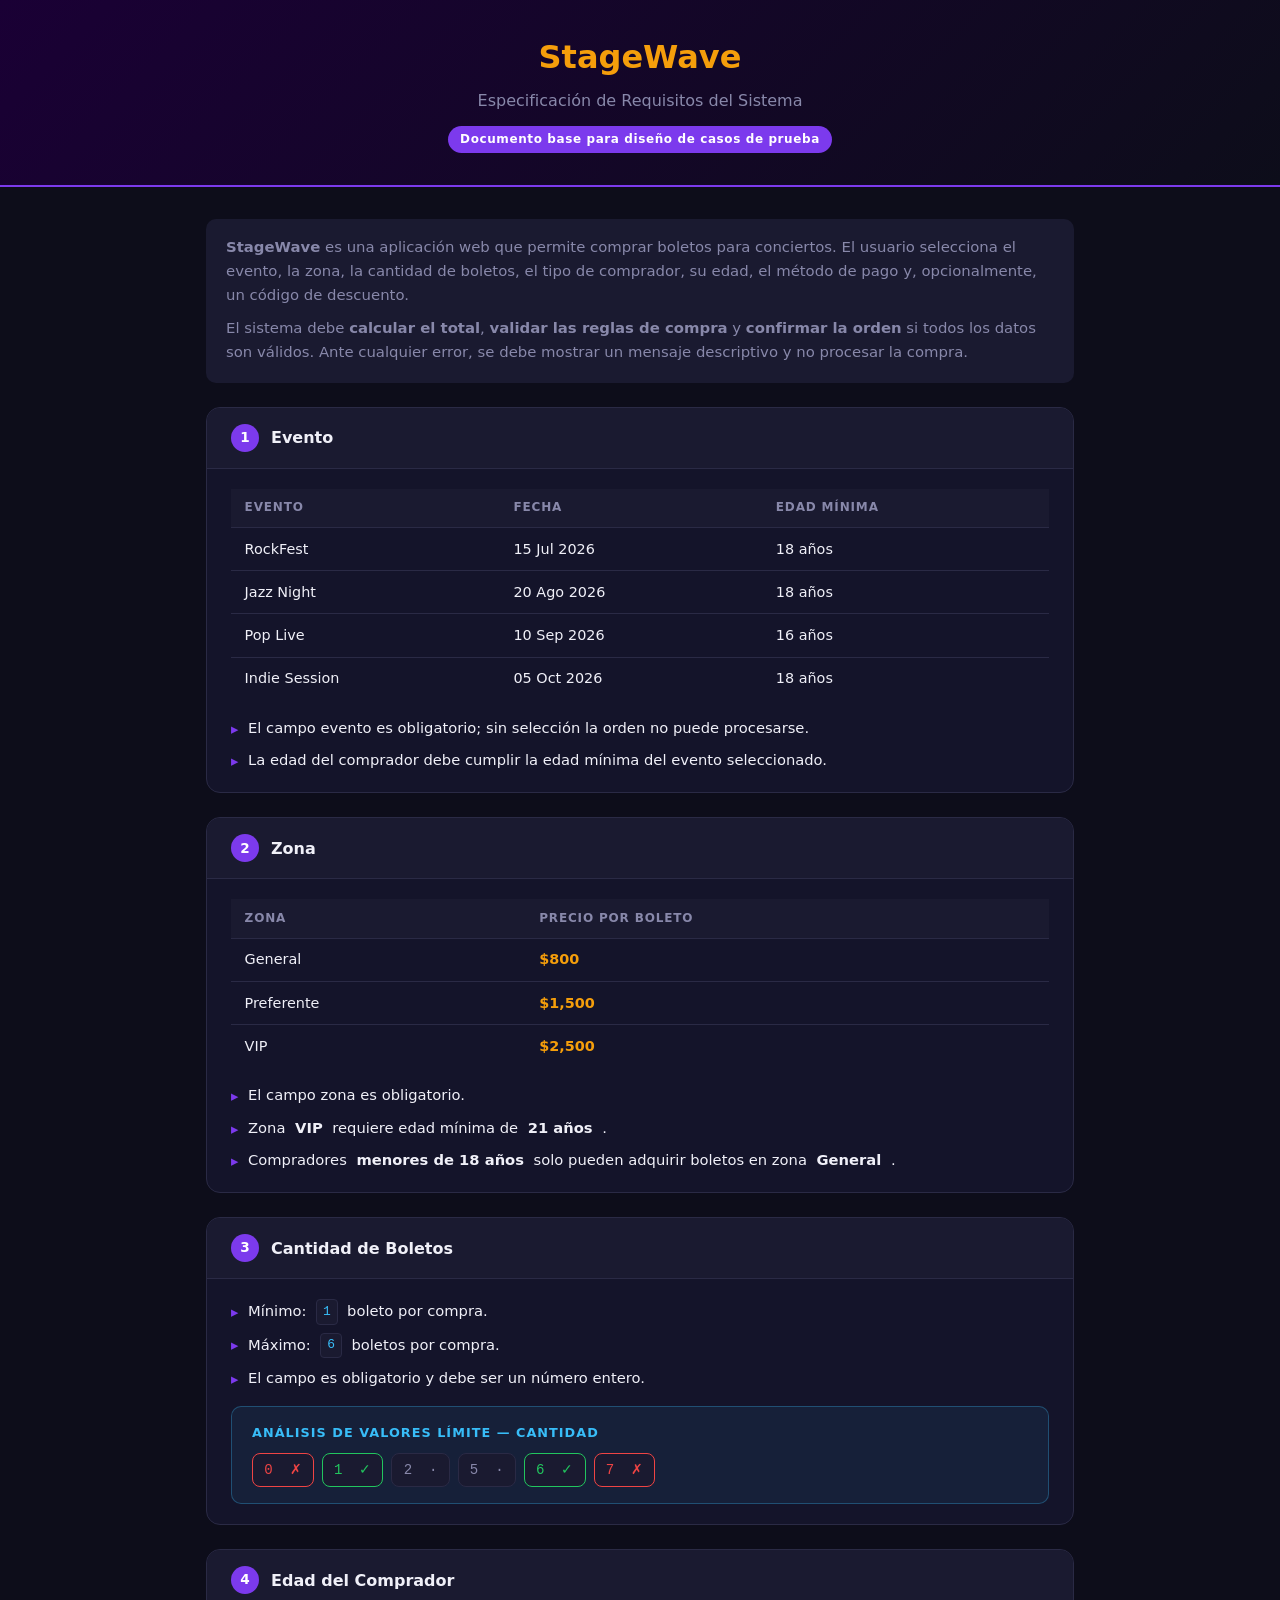
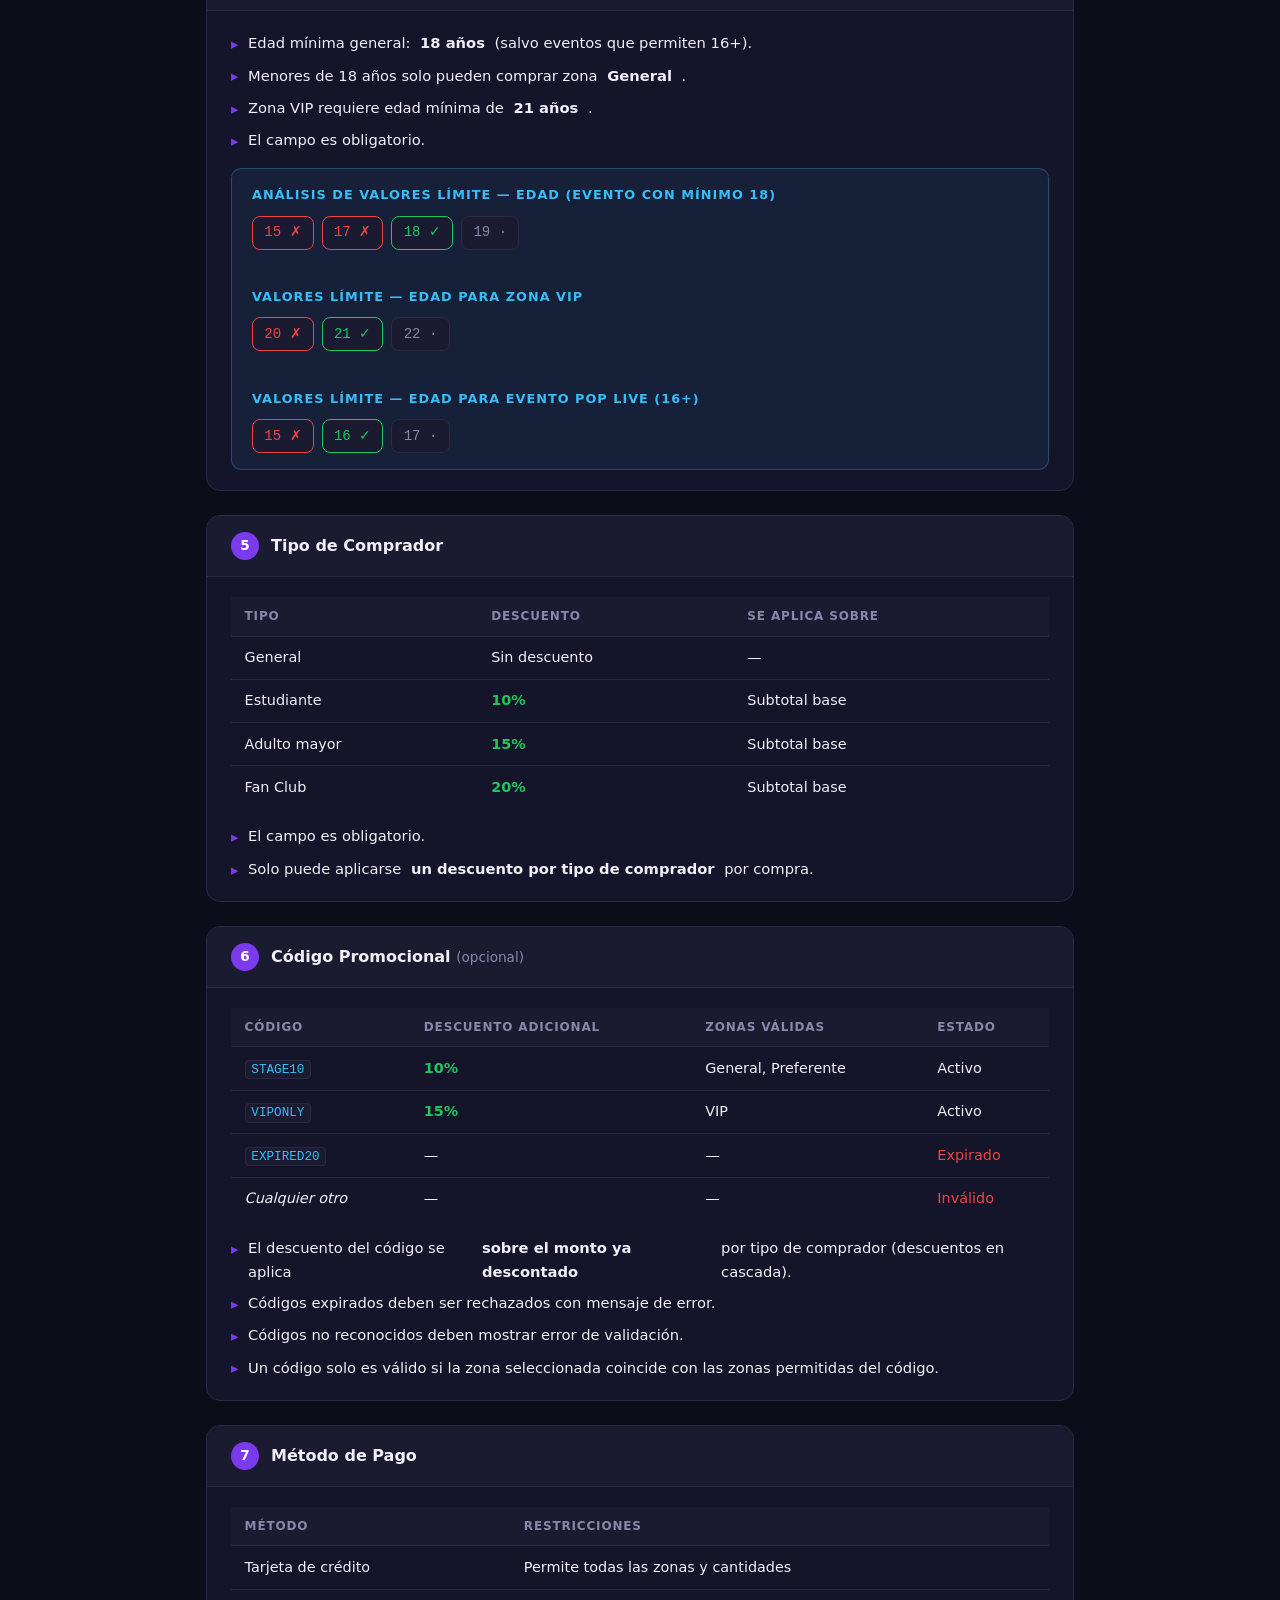
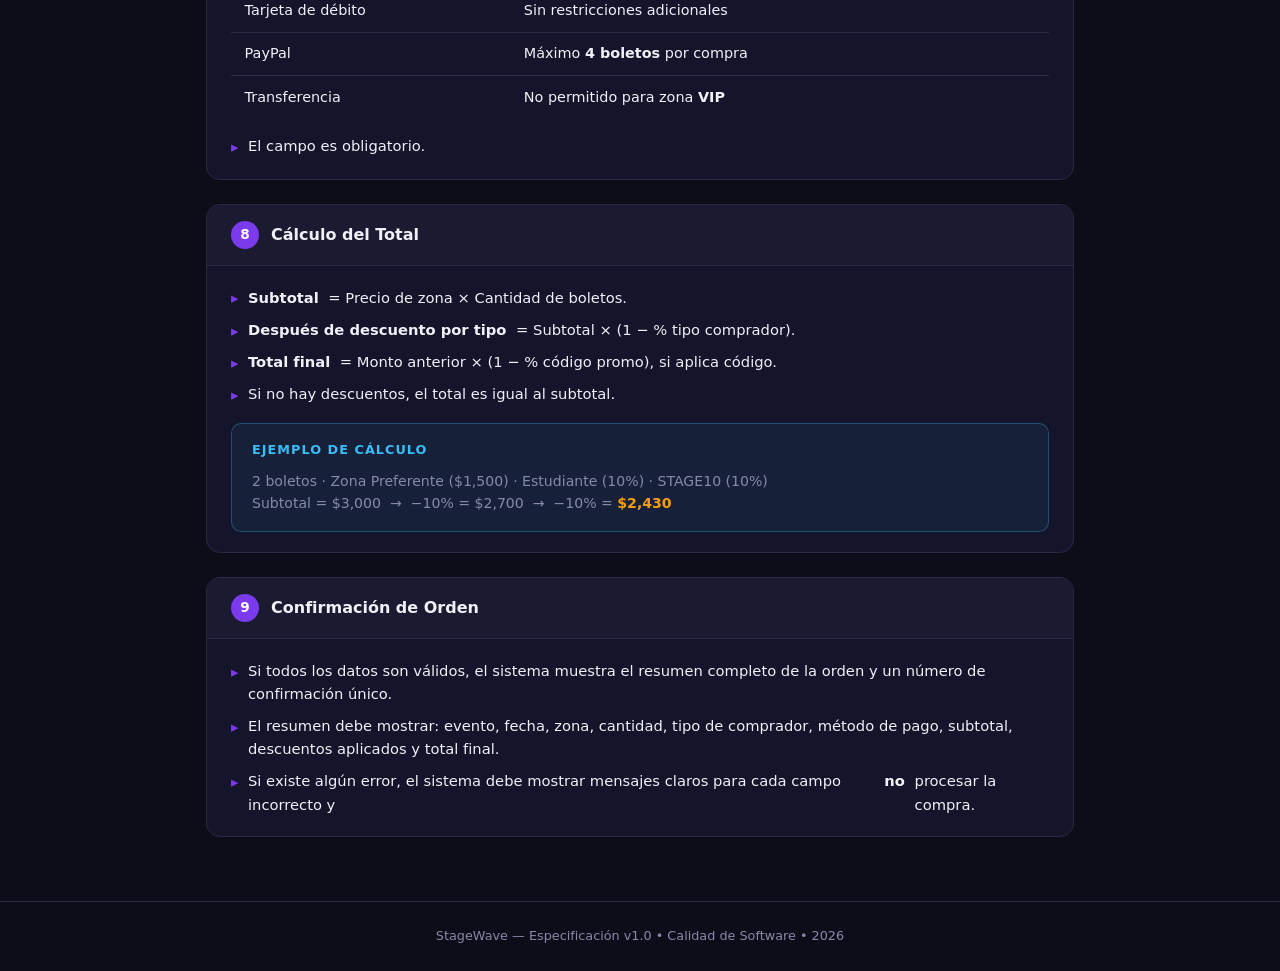
==== spec.html @ 9375969f "Agrega pagina de especificacion de requisitos" ====
<!DOCTYPE html>
<html lang="es">
<head>
  <meta charset="UTF-8">
  <meta name="viewport" content="width=device-width, initial-scale=1.0">
  <title>StageWave — Especificación de Requisitos</title>
  <style>
    :root {
      --primary:      #7c3aed;
      --accent:       #f59e0b;
      --bg:           #0d0d1a;
      --bg-card:      #14142a;
      --bg-section:   #1a1a30;
      --border:       #2a2a45;
      --text:         #f0f0f8;
      --text-muted:   #8888aa;
      --success:      #22c55e;
      --info:         #38bdf8;
      --warn:         #fb923c;
    }

    *, *::before, *::after { box-sizing: border-box; margin: 0; padding: 0; }

    body {
      font-family: 'Segoe UI', system-ui, sans-serif;
      background: var(--bg);
      color: var(--text);
      line-height: 1.6;
    }

    /* ---- Header ---- */
    header {
      background: linear-gradient(135deg, #1a0035, var(--bg));
      border-bottom: 2px solid var(--primary);
      padding: 2rem 1rem;
      text-align: center;
    }
    header h1 { font-size: 2rem; color: var(--accent); margin-bottom: 0.3rem; }
    header p  { color: var(--text-muted); font-size: 1rem; }
    .badge {
      display: inline-block;
      background: var(--primary);
      color: #fff;
      font-size: 0.75rem;
      font-weight: 700;
      padding: 0.25rem 0.75rem;
      border-radius: 999px;
      margin-top: 0.75rem;
      letter-spacing: 0.05em;
    }

    /* ---- Layout ---- */
    .container {
      max-width: 900px;
      margin: 2rem auto 4rem;
      padding: 0 1rem;
      display: grid;
      gap: 1.5rem;
    }

    /* ---- Cards ---- */
    .card {
      background: var(--bg-card);
      border: 1px solid var(--border);
      border-radius: 14px;
      overflow: hidden;
    }

    .card-header {
      background: var(--bg-section);
      border-bottom: 1px solid var(--border);
      padding: 1rem 1.5rem;
      display: flex;
      align-items: center;
      gap: 0.75rem;
    }

    .card-number {
      display: inline-flex;
      align-items: center;
      justify-content: center;
      width: 28px; height: 28px;
      background: var(--primary);
      color: #fff;
      border-radius: 50%;
      font-size: 0.85rem;
      font-weight: 700;
      flex-shrink: 0;
    }

    .card-title {
      font-size: 1rem;
      font-weight: 700;
      color: var(--text);
    }

    .card-body {
      padding: 1.25rem 1.5rem;
      display: grid;
      gap: 1rem;
    }

    /* ---- Tables ---- */
    table {
      width: 100%;
      border-collapse: collapse;
      font-size: 0.9rem;
    }
    th {
      background: var(--bg-section);
      color: var(--text-muted);
      font-size: 0.75rem;
      text-transform: uppercase;
      letter-spacing: 0.07em;
      padding: 0.6rem 0.85rem;
      text-align: left;
      border-bottom: 1px solid var(--border);
    }
    td {
      padding: 0.6rem 0.85rem;
      border-bottom: 1px solid var(--border);
      vertical-align: top;
    }
    tr:last-child td { border-bottom: none; }
    tr:hover td { background: rgba(124,58,237,0.05); }

    code {
      background: var(--bg-section);
      border: 1px solid var(--border);
      border-radius: 4px;
      padding: 0.1em 0.45em;
      font-family: 'Courier New', monospace;
      font-size: 0.88em;
      color: var(--info);
    }

    /* ---- Rule list ---- */
    .rule-list {
      list-style: none;
      display: grid;
      gap: 0.5rem;
    }
    .rule-list li {
      display: flex;
      gap: 0.6rem;
      align-items: flex-start;
      font-size: 0.92rem;
    }
    .rule-list li::before {
      content: "▸";
      color: var(--primary);
      flex-shrink: 0;
      margin-top: 0.05em;
    }

    /* ---- AVL callout ---- */
    .avl-box {
      background: rgba(56,189,248,0.07);
      border: 1px solid rgba(56,189,248,0.3);
      border-radius: 10px;
      padding: 1rem 1.25rem;
    }
    .avl-box h4 {
      color: var(--info);
      font-size: 0.8rem;
      text-transform: uppercase;
      letter-spacing: 0.08em;
      margin-bottom: 0.6rem;
    }
    .avl-values {
      display: flex;
      flex-wrap: wrap;
      gap: 0.5rem;
    }
    .avl-chip {
      display: inline-flex;
      align-items: center;
      gap: 0.35rem;
      background: var(--bg-section);
      border: 1px solid var(--border);
      border-radius: 8px;
      padding: 0.3rem 0.7rem;
      font-family: 'Courier New', monospace;
      font-size: 0.88rem;
    }
    .avl-chip.valid   { border-color: var(--success); color: var(--success); }
    .avl-chip.invalid { border-color: #ef4444; color: #ef4444; }
    .avl-chip.neutral { border-color: var(--border); color: var(--text-muted); }

    /* ---- Price highlight ---- */
    .price { color: var(--accent); font-weight: 700; }

    /* ---- Discount tag ---- */
    .disc { color: var(--success); font-weight: 600; }

    /* ---- General description ---- */
    .desc-box {
      background: var(--bg-section);
      border-radius: 10px;
      padding: 1.1rem 1.25rem;
    }
    .desc-box p { font-size: 0.93rem; color: var(--text-muted); }
    .desc-box p + p { margin-top: 0.6rem; }

    /* ---- Footer ---- */
    footer {
      text-align: center;
      padding: 1.5rem;
      color: var(--text-muted);
      font-size: 0.8rem;
      border-top: 1px solid var(--border);
    }

    /* ---- Responsive ---- */
    @media (max-width: 580px) {
      header h1  { font-size: 1.5rem; }
      .card-body { padding: 1rem; }
    }
  </style>
</head>
<body>

<header>
  <h1>StageWave</h1>
  <p>Especificación de Requisitos del Sistema</p>
  <span class="badge">Documento base para diseño de casos de prueba</span>
</header>

<div class="container">

  <!-- Descripción general -->
  <div class="desc-box">
    <p>
      <strong>StageWave</strong> es una aplicación web que permite comprar boletos para conciertos.
      El usuario selecciona el evento, la zona, la cantidad de boletos, el tipo de comprador,
      su edad, el método de pago y, opcionalmente, un código de descuento.
    </p>
    <p>
      El sistema debe <strong>calcular el total</strong>, <strong>validar las reglas de compra</strong>
      y <strong>confirmar la orden</strong> si todos los datos son válidos.
      Ante cualquier error, se debe mostrar un mensaje descriptivo y no procesar la compra.
    </p>
  </div>

  <!-- 1. Evento -->
  <div class="card">
    <div class="card-header">
      <span class="card-number">1</span>
      <span class="card-title">Evento</span>
    </div>
    <div class="card-body">
      <table>
        <thead>
          <tr><th>Evento</th><th>Fecha</th><th>Edad mínima</th></tr>
        </thead>
        <tbody>
          <tr><td>RockFest</td><td>15 Jul 2026</td><td>18 años</td></tr>
          <tr><td>Jazz Night</td><td>20 Ago 2026</td><td>18 años</td></tr>
          <tr><td>Pop Live</td><td>10 Sep 2026</td><td>16 años</td></tr>
          <tr><td>Indie Session</td><td>05 Oct 2026</td><td>18 años</td></tr>
        </tbody>
      </table>
      <ul class="rule-list">
        <li>El campo evento es obligatorio; sin selección la orden no puede procesarse.</li>
        <li>La edad del comprador debe cumplir la edad mínima del evento seleccionado.</li>
      </ul>
    </div>
  </div>

  <!-- 2. Zona -->
  <div class="card">
    <div class="card-header">
      <span class="card-number">2</span>
      <span class="card-title">Zona</span>
    </div>
    <div class="card-body">
      <table>
        <thead>
          <tr><th>Zona</th><th>Precio por boleto</th></tr>
        </thead>
        <tbody>
          <tr><td>General</td><td><span class="price">$800</span></td></tr>
          <tr><td>Preferente</td><td><span class="price">$1,500</span></td></tr>
          <tr><td>VIP</td><td><span class="price">$2,500</span></td></tr>
        </tbody>
      </table>
      <ul class="rule-list">
        <li>El campo zona es obligatorio.</li>
        <li>Zona <strong>VIP</strong> requiere edad mínima de <strong>21 años</strong>.</li>
        <li>Compradores <strong>menores de 18 años</strong> solo pueden adquirir boletos en zona <strong>General</strong>.</li>
      </ul>
    </div>
  </div>

  <!-- 3. Cantidad -->
  <div class="card">
    <div class="card-header">
      <span class="card-number">3</span>
      <span class="card-title">Cantidad de Boletos</span>
    </div>
    <div class="card-body">
      <ul class="rule-list">
        <li>Mínimo: <code>1</code> boleto por compra.</li>
        <li>Máximo: <code>6</code> boletos por compra.</li>
        <li>El campo es obligatorio y debe ser un número entero.</li>
      </ul>
      <div class="avl-box">
        <h4>Análisis de Valores Límite — Cantidad</h4>
        <div class="avl-values">
          <span class="avl-chip invalid">0 &nbsp;✗</span>
          <span class="avl-chip valid">1 &nbsp;✓</span>
          <span class="avl-chip neutral">2 &nbsp;·</span>
          <span class="avl-chip neutral">5 &nbsp;·</span>
          <span class="avl-chip valid">6 &nbsp;✓</span>
          <span class="avl-chip invalid">7 &nbsp;✗</span>
        </div>
      </div>
    </div>
  </div>

  <!-- 4. Edad -->
  <div class="card">
    <div class="card-header">
      <span class="card-number">4</span>
      <span class="card-title">Edad del Comprador</span>
    </div>
    <div class="card-body">
      <ul class="rule-list">
        <li>Edad mínima general: <strong>18 años</strong> (salvo eventos que permiten 16+).</li>
        <li>Menores de 18 años solo pueden comprar zona <strong>General</strong>.</li>
        <li>Zona VIP requiere edad mínima de <strong>21 años</strong>.</li>
        <li>El campo es obligatorio.</li>
      </ul>
      <div class="avl-box">
        <h4>Análisis de Valores Límite — Edad (evento con mínimo 18)</h4>
        <div class="avl-values">
          <span class="avl-chip invalid">15 ✗</span>
          <span class="avl-chip invalid">17 ✗</span>
          <span class="avl-chip valid">18 ✓</span>
          <span class="avl-chip neutral">19 ·</span>
        </div>
        <br>
        <h4 style="margin-top:0.75rem;">Valores Límite — Edad para zona VIP</h4>
        <div class="avl-values">
          <span class="avl-chip invalid">20 ✗</span>
          <span class="avl-chip valid">21 ✓</span>
          <span class="avl-chip neutral">22 ·</span>
        </div>
        <br>
        <h4 style="margin-top:0.75rem;">Valores Límite — Edad para evento Pop Live (16+)</h4>
        <div class="avl-values">
          <span class="avl-chip invalid">15 ✗</span>
          <span class="avl-chip valid">16 ✓</span>
          <span class="avl-chip neutral">17 ·</span>
        </div>
      </div>
    </div>
  </div>

  <!-- 5. Tipo de comprador -->
  <div class="card">
    <div class="card-header">
      <span class="card-number">5</span>
      <span class="card-title">Tipo de Comprador</span>
    </div>
    <div class="card-body">
      <table>
        <thead>
          <tr><th>Tipo</th><th>Descuento</th><th>Se aplica sobre</th></tr>
        </thead>
        <tbody>
          <tr><td>General</td><td>Sin descuento</td><td>—</td></tr>
          <tr><td>Estudiante</td><td><span class="disc">10%</span></td><td>Subtotal base</td></tr>
          <tr><td>Adulto mayor</td><td><span class="disc">15%</span></td><td>Subtotal base</td></tr>
          <tr><td>Fan Club</td><td><span class="disc">20%</span></td><td>Subtotal base</td></tr>
        </tbody>
      </table>
      <ul class="rule-list">
        <li>El campo es obligatorio.</li>
        <li>Solo puede aplicarse <strong>un descuento por tipo de comprador</strong> por compra.</li>
      </ul>
    </div>
  </div>

  <!-- 6. Código promocional -->
  <div class="card">
    <div class="card-header">
      <span class="card-number">6</span>
      <span class="card-title">Código Promocional <span style="font-weight:400;color:var(--text-muted);font-size:0.85rem;">(opcional)</span></span>
    </div>
    <div class="card-body">
      <table>
        <thead>
          <tr><th>Código</th><th>Descuento adicional</th><th>Zonas válidas</th><th>Estado</th></tr>
        </thead>
        <tbody>
          <tr>
            <td><code>STAGE10</code></td>
            <td><span class="disc">10%</span></td>
            <td>General, Preferente</td>
            <td>Activo</td>
          </tr>
          <tr>
            <td><code>VIPONLY</code></td>
            <td><span class="disc">15%</span></td>
            <td>VIP</td>
            <td>Activo</td>
          </tr>
          <tr>
            <td><code>EXPIRED20</code></td>
            <td>—</td>
            <td>—</td>
            <td style="color:#ef4444;">Expirado</td>
          </tr>
          <tr>
            <td><em>Cualquier otro</em></td>
            <td>—</td>
            <td>—</td>
            <td style="color:#ef4444;">Inválido</td>
          </tr>
        </tbody>
      </table>
      <ul class="rule-list">
        <li>El descuento del código se aplica <strong>sobre el monto ya descontado</strong> por tipo de comprador (descuentos en cascada).</li>
        <li>Códigos expirados deben ser rechazados con mensaje de error.</li>
        <li>Códigos no reconocidos deben mostrar error de validación.</li>
        <li>Un código solo es válido si la zona seleccionada coincide con las zonas permitidas del código.</li>
      </ul>
    </div>
  </div>

  <!-- 7. Método de pago -->
  <div class="card">
    <div class="card-header">
      <span class="card-number">7</span>
      <span class="card-title">Método de Pago</span>
    </div>
    <div class="card-body">
      <table>
        <thead>
          <tr><th>Método</th><th>Restricciones</th></tr>
        </thead>
        <tbody>
          <tr><td>Tarjeta de crédito</td><td>Permite todas las zonas y cantidades</td></tr>
          <tr><td>Tarjeta de débito</td><td>Sin restricciones adicionales</td></tr>
          <tr><td>PayPal</td><td>Máximo <strong>4 boletos</strong> por compra</td></tr>
          <tr><td>Transferencia</td><td>No permitido para zona <strong>VIP</strong></td></tr>
        </tbody>
      </table>
      <ul class="rule-list">
        <li>El campo es obligatorio.</li>
      </ul>
    </div>
  </div>

  <!-- 8. Cálculo del total -->
  <div class="card">
    <div class="card-header">
      <span class="card-number">8</span>
      <span class="card-title">Cálculo del Total</span>
    </div>
    <div class="card-body">
      <ul class="rule-list">
        <li><strong>Subtotal</strong> = Precio de zona × Cantidad de boletos.</li>
        <li><strong>Después de descuento por tipo</strong> = Subtotal × (1 − % tipo comprador).</li>
        <li><strong>Total final</strong> = Monto anterior × (1 − % código promo), si aplica código.</li>
        <li>Si no hay descuentos, el total es igual al subtotal.</li>
      </ul>
      <div class="avl-box">
        <h4>Ejemplo de cálculo</h4>
        <p style="font-size:0.88rem; color:var(--text-muted); margin-top:0.4rem;">
          2 boletos · Zona Preferente ($1,500) · Estudiante (10%) · STAGE10 (10%)<br>
          Subtotal = $3,000 &nbsp;→&nbsp; −10% = $2,700 &nbsp;→&nbsp; −10% = <strong style="color:var(--accent)">$2,430</strong>
        </p>
      </div>
    </div>
  </div>

  <!-- 9. Confirmación -->
  <div class="card">
    <div class="card-header">
      <span class="card-number">9</span>
      <span class="card-title">Confirmación de Orden</span>
    </div>
    <div class="card-body">
      <ul class="rule-list">
        <li>Si todos los datos son válidos, el sistema muestra el resumen completo de la orden y un número de confirmación único.</li>
        <li>El resumen debe mostrar: evento, fecha, zona, cantidad, tipo de comprador, método de pago, subtotal, descuentos aplicados y total final.</li>
        <li>Si existe algún error, el sistema debe mostrar mensajes claros para cada campo incorrecto y <strong>no</strong> procesar la compra.</li>
      </ul>
    </div>
  </div>

</div>

<footer>
  StageWave &mdash; Especificación v1.0 &bull; Calidad de Software &bull; 2026
</footer>

</body>
</html>
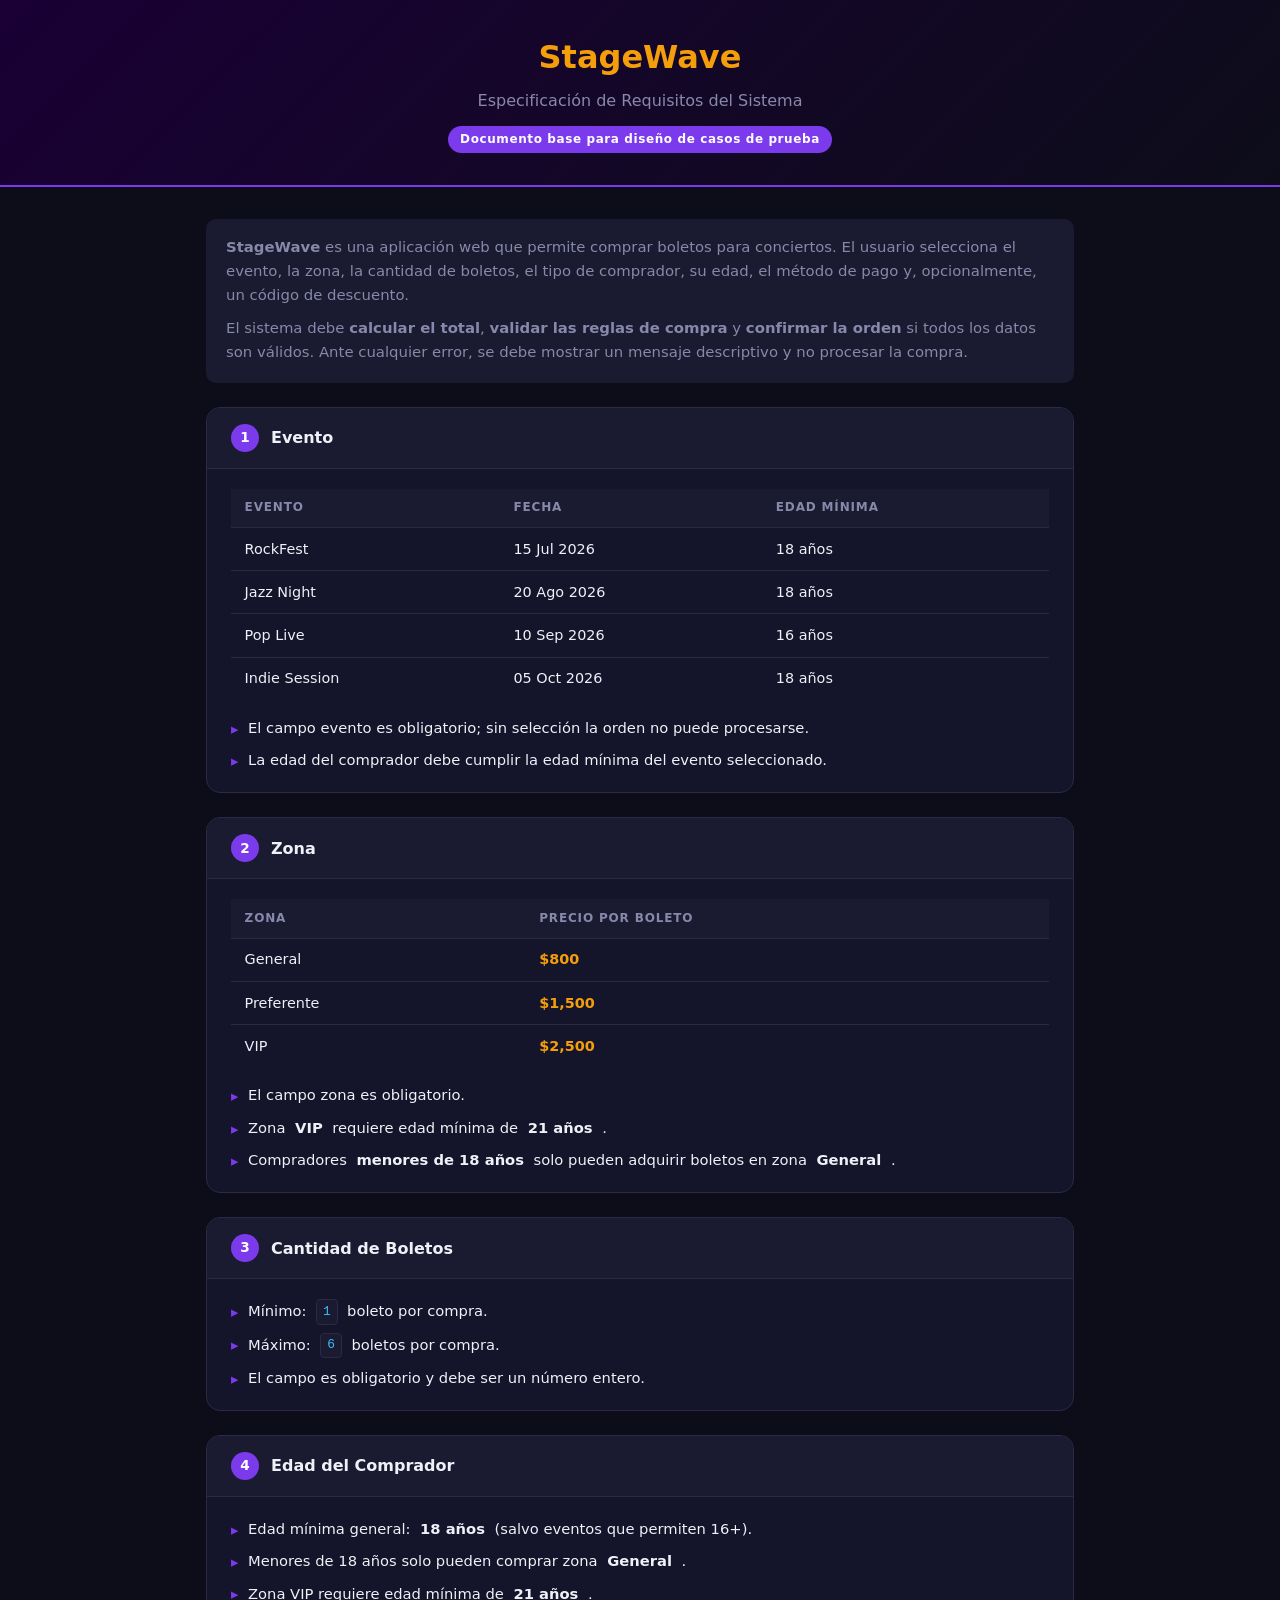
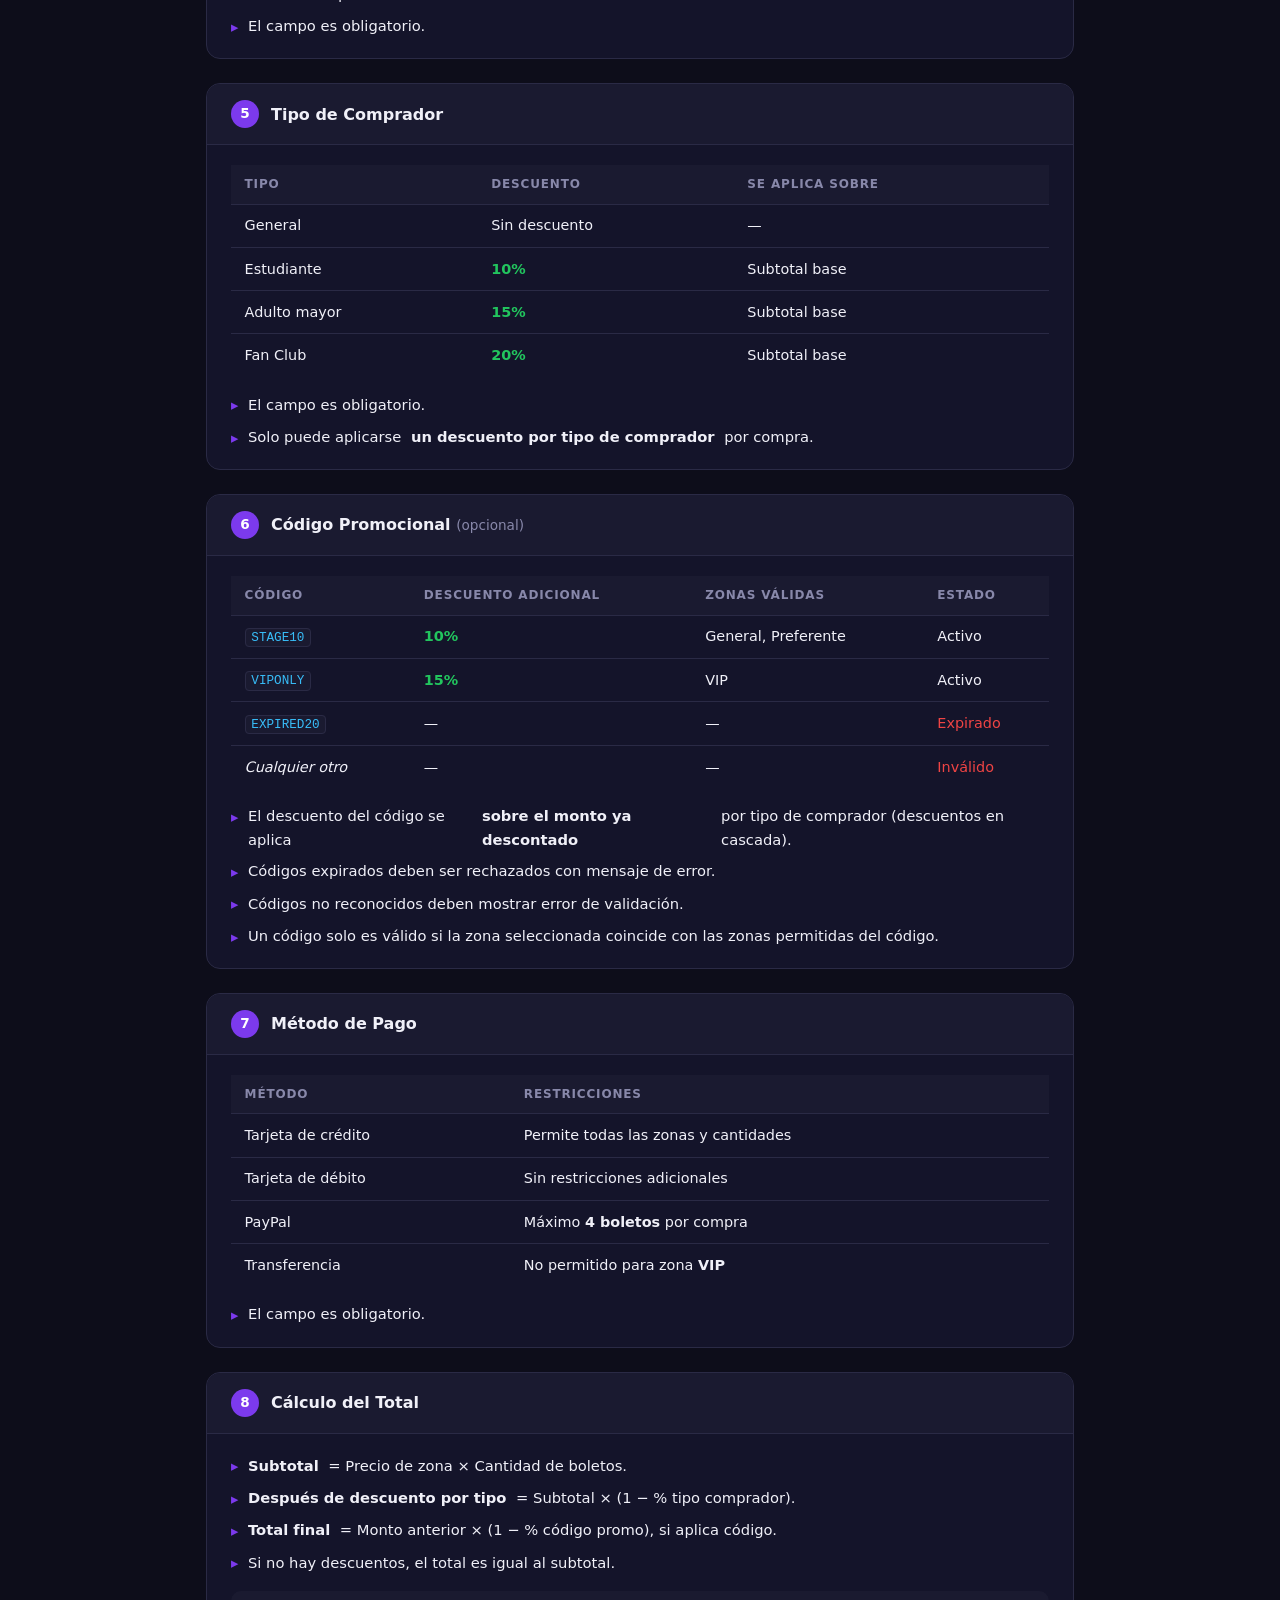
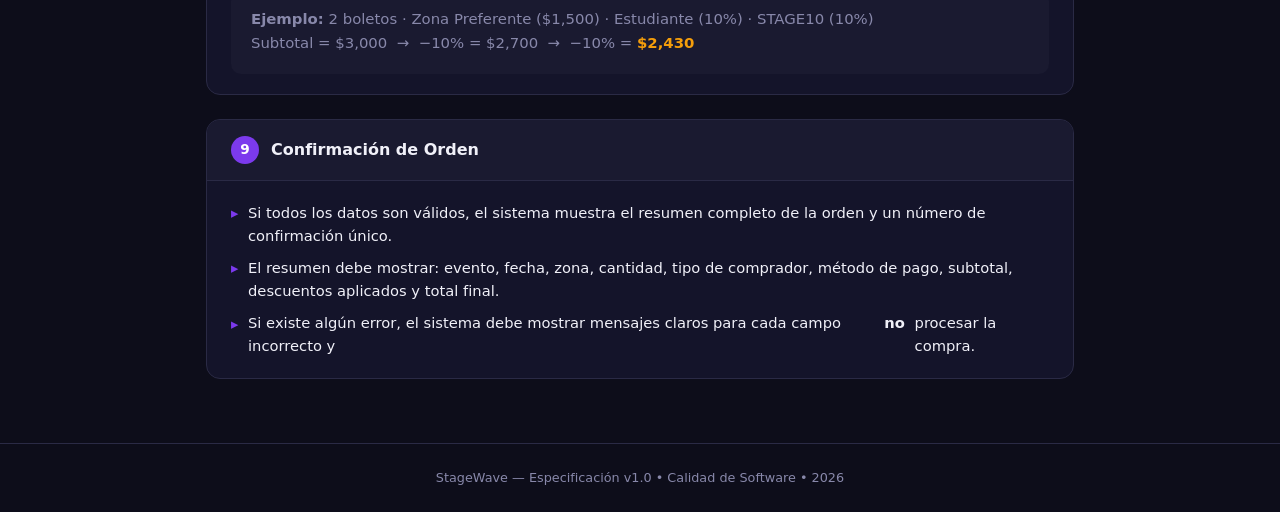
==== commit 3eca2820: "Quita secciones de AVL de la especificacion" ====
--- a/spec.html
+++ b/spec.html
@@ -153,40 +153,6 @@
       margin-top: 0.05em;
     }
 
-    /* ---- AVL callout ---- */
-    .avl-box {
-      background: rgba(56,189,248,0.07);
-      border: 1px solid rgba(56,189,248,0.3);
-      border-radius: 10px;
-      padding: 1rem 1.25rem;
-    }
-    .avl-box h4 {
-      color: var(--info);
-      font-size: 0.8rem;
-      text-transform: uppercase;
-      letter-spacing: 0.08em;
-      margin-bottom: 0.6rem;
-    }
-    .avl-values {
-      display: flex;
-      flex-wrap: wrap;
-      gap: 0.5rem;
-    }
-    .avl-chip {
-      display: inline-flex;
-      align-items: center;
-      gap: 0.35rem;
-      background: var(--bg-section);
-      border: 1px solid var(--border);
-      border-radius: 8px;
-      padding: 0.3rem 0.7rem;
-      font-family: 'Courier New', monospace;
-      font-size: 0.88rem;
-    }
-    .avl-chip.valid   { border-color: var(--success); color: var(--success); }
-    .avl-chip.invalid { border-color: #ef4444; color: #ef4444; }
-    .avl-chip.neutral { border-color: var(--border); color: var(--text-muted); }
-
     /* ---- Price highlight ---- */
     .price { color: var(--accent); font-weight: 700; }
 
@@ -304,17 +270,6 @@
         <li>Máximo: <code>6</code> boletos por compra.</li>
         <li>El campo es obligatorio y debe ser un número entero.</li>
       </ul>
-      <div class="avl-box">
-        <h4>Análisis de Valores Límite — Cantidad</h4>
-        <div class="avl-values">
-          <span class="avl-chip invalid">0 &nbsp;✗</span>
-          <span class="avl-chip valid">1 &nbsp;✓</span>
-          <span class="avl-chip neutral">2 &nbsp;·</span>
-          <span class="avl-chip neutral">5 &nbsp;·</span>
-          <span class="avl-chip valid">6 &nbsp;✓</span>
-          <span class="avl-chip invalid">7 &nbsp;✗</span>
-        </div>
-      </div>
     </div>
   </div>
 
@@ -331,29 +286,6 @@
         <li>Zona VIP requiere edad mínima de <strong>21 años</strong>.</li>
         <li>El campo es obligatorio.</li>
       </ul>
-      <div class="avl-box">
-        <h4>Análisis de Valores Límite — Edad (evento con mínimo 18)</h4>
-        <div class="avl-values">
-          <span class="avl-chip invalid">15 ✗</span>
-          <span class="avl-chip invalid">17 ✗</span>
-          <span class="avl-chip valid">18 ✓</span>
-          <span class="avl-chip neutral">19 ·</span>
-        </div>
-        <br>
-        <h4 style="margin-top:0.75rem;">Valores Límite — Edad para zona VIP</h4>
-        <div class="avl-values">
-          <span class="avl-chip invalid">20 ✗</span>
-          <span class="avl-chip valid">21 ✓</span>
-          <span class="avl-chip neutral">22 ·</span>
-        </div>
-        <br>
-        <h4 style="margin-top:0.75rem;">Valores Límite — Edad para evento Pop Live (16+)</h4>
-        <div class="avl-values">
-          <span class="avl-chip invalid">15 ✗</span>
-          <span class="avl-chip valid">16 ✓</span>
-          <span class="avl-chip neutral">17 ·</span>
-        </div>
-      </div>
     </div>
   </div>
 
@@ -466,12 +398,9 @@
         <li><strong>Total final</strong> = Monto anterior × (1 − % código promo), si aplica código.</li>
         <li>Si no hay descuentos, el total es igual al subtotal.</li>
       </ul>
-      <div class="avl-box">
-        <h4>Ejemplo de cálculo</h4>
-        <p style="font-size:0.88rem; color:var(--text-muted); margin-top:0.4rem;">
-          2 boletos · Zona Preferente ($1,500) · Estudiante (10%) · STAGE10 (10%)<br>
-          Subtotal = $3,000 &nbsp;→&nbsp; −10% = $2,700 &nbsp;→&nbsp; −10% = <strong style="color:var(--accent)">$2,430</strong>
-        </p>
+      <div class="desc-box">
+        <p><strong>Ejemplo:</strong> 2 boletos · Zona Preferente ($1,500) · Estudiante (10%) · STAGE10 (10%)<br>
+        Subtotal = $3,000 &nbsp;→&nbsp; &minus;10% = $2,700 &nbsp;→&nbsp; &minus;10% = <strong style="color:var(--accent)">$2,430</strong></p>
       </div>
     </div>
   </div>
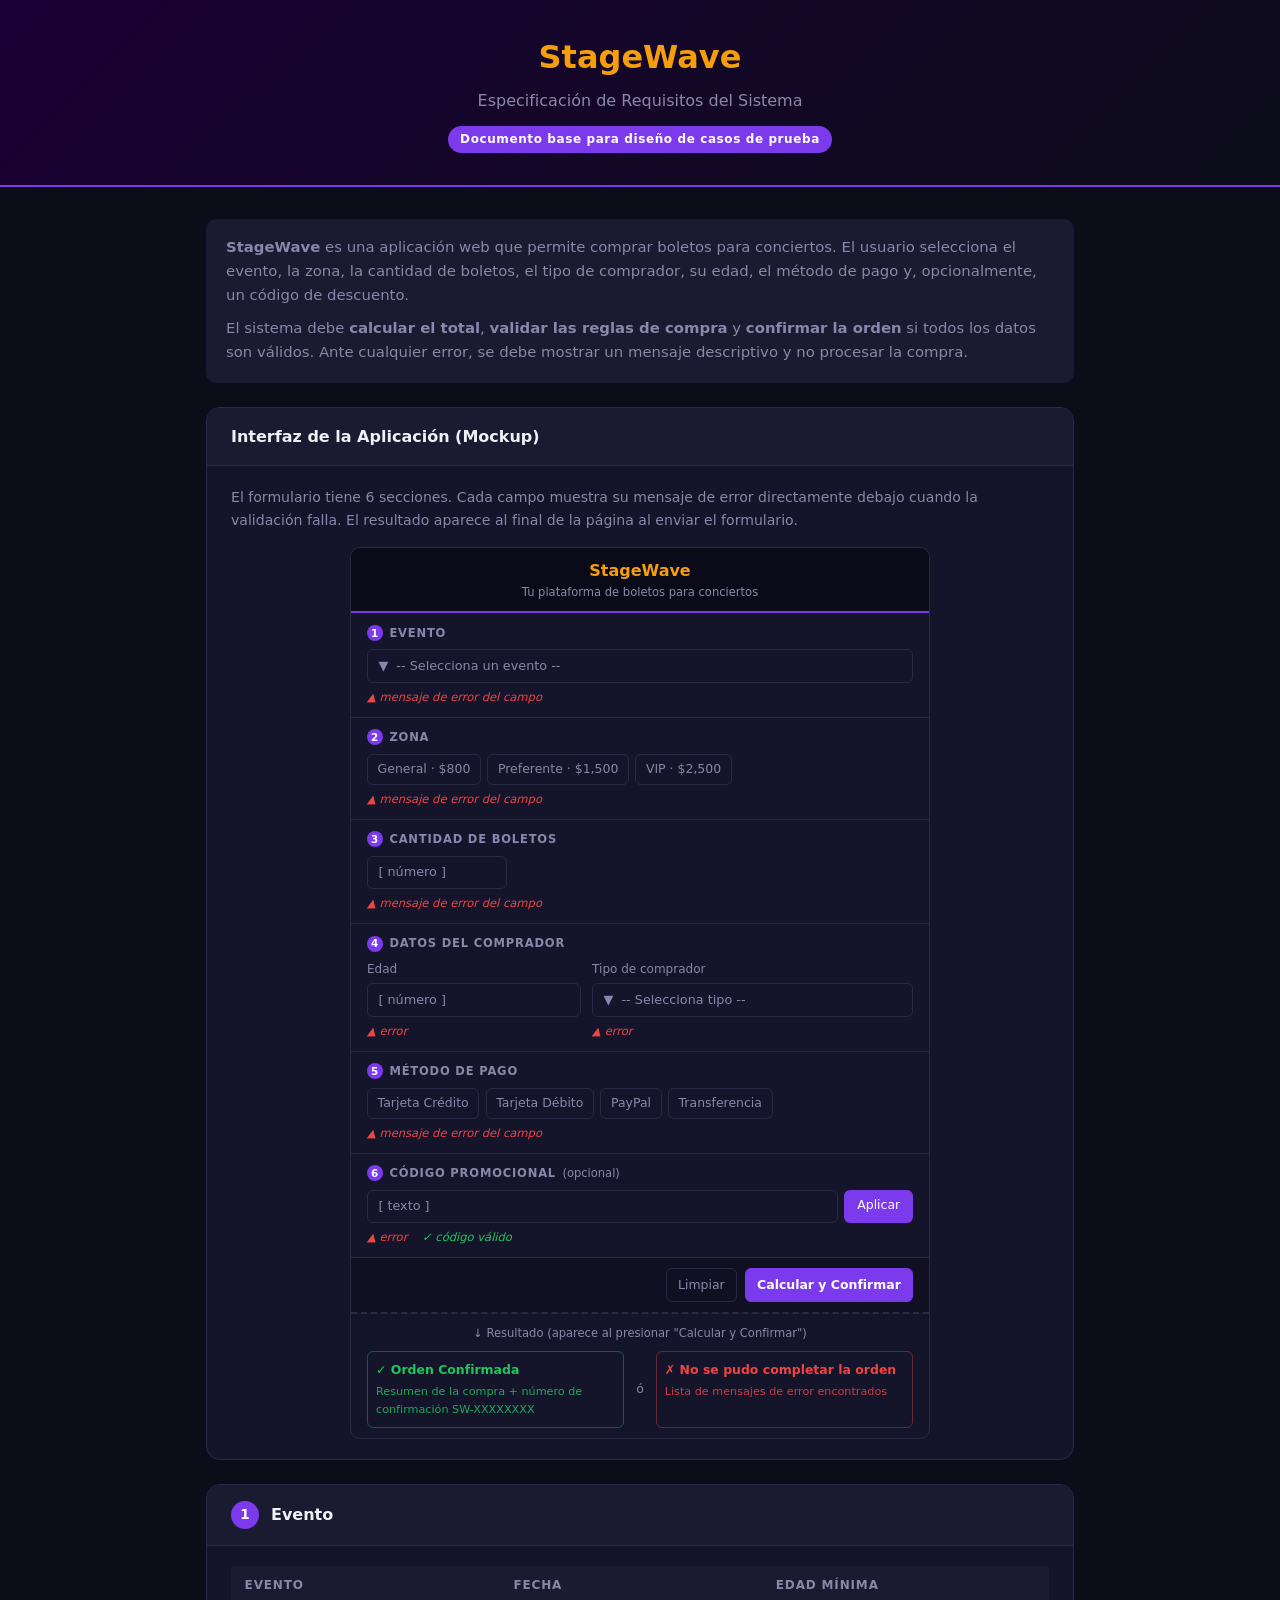
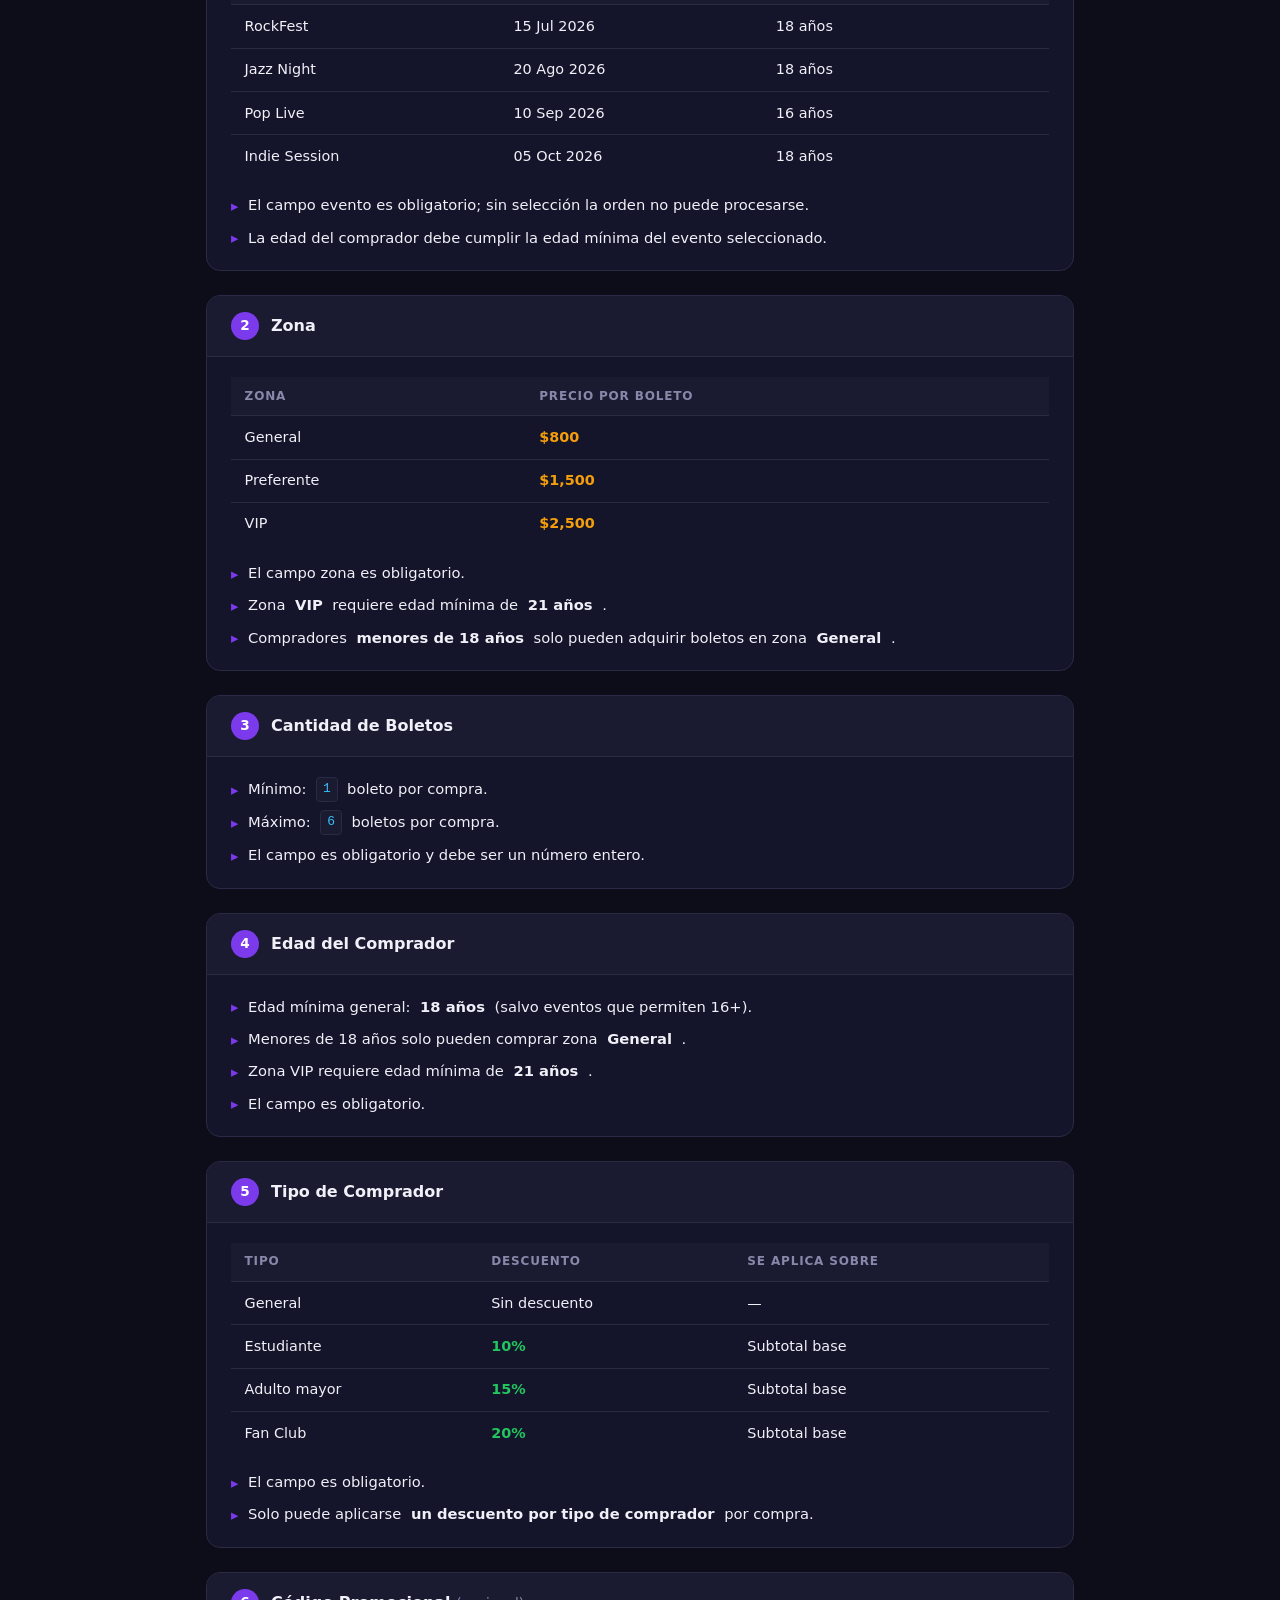
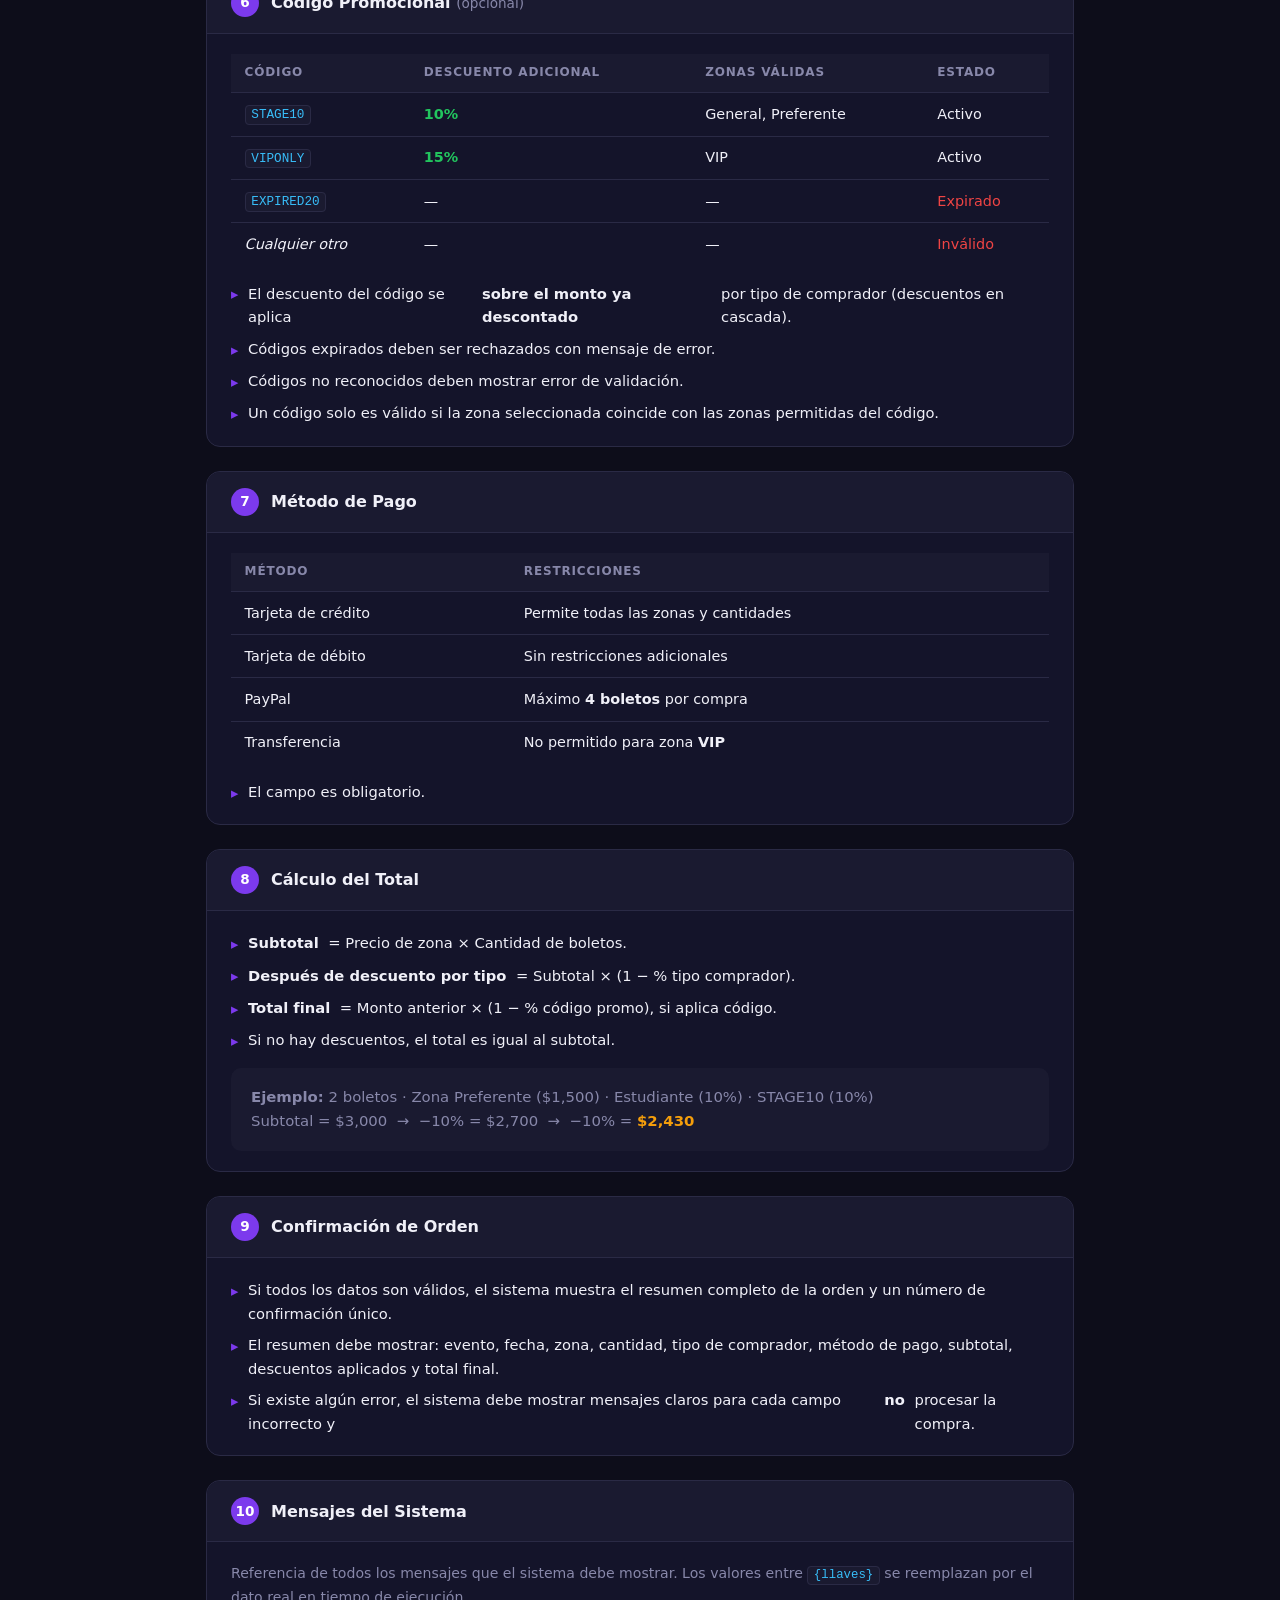
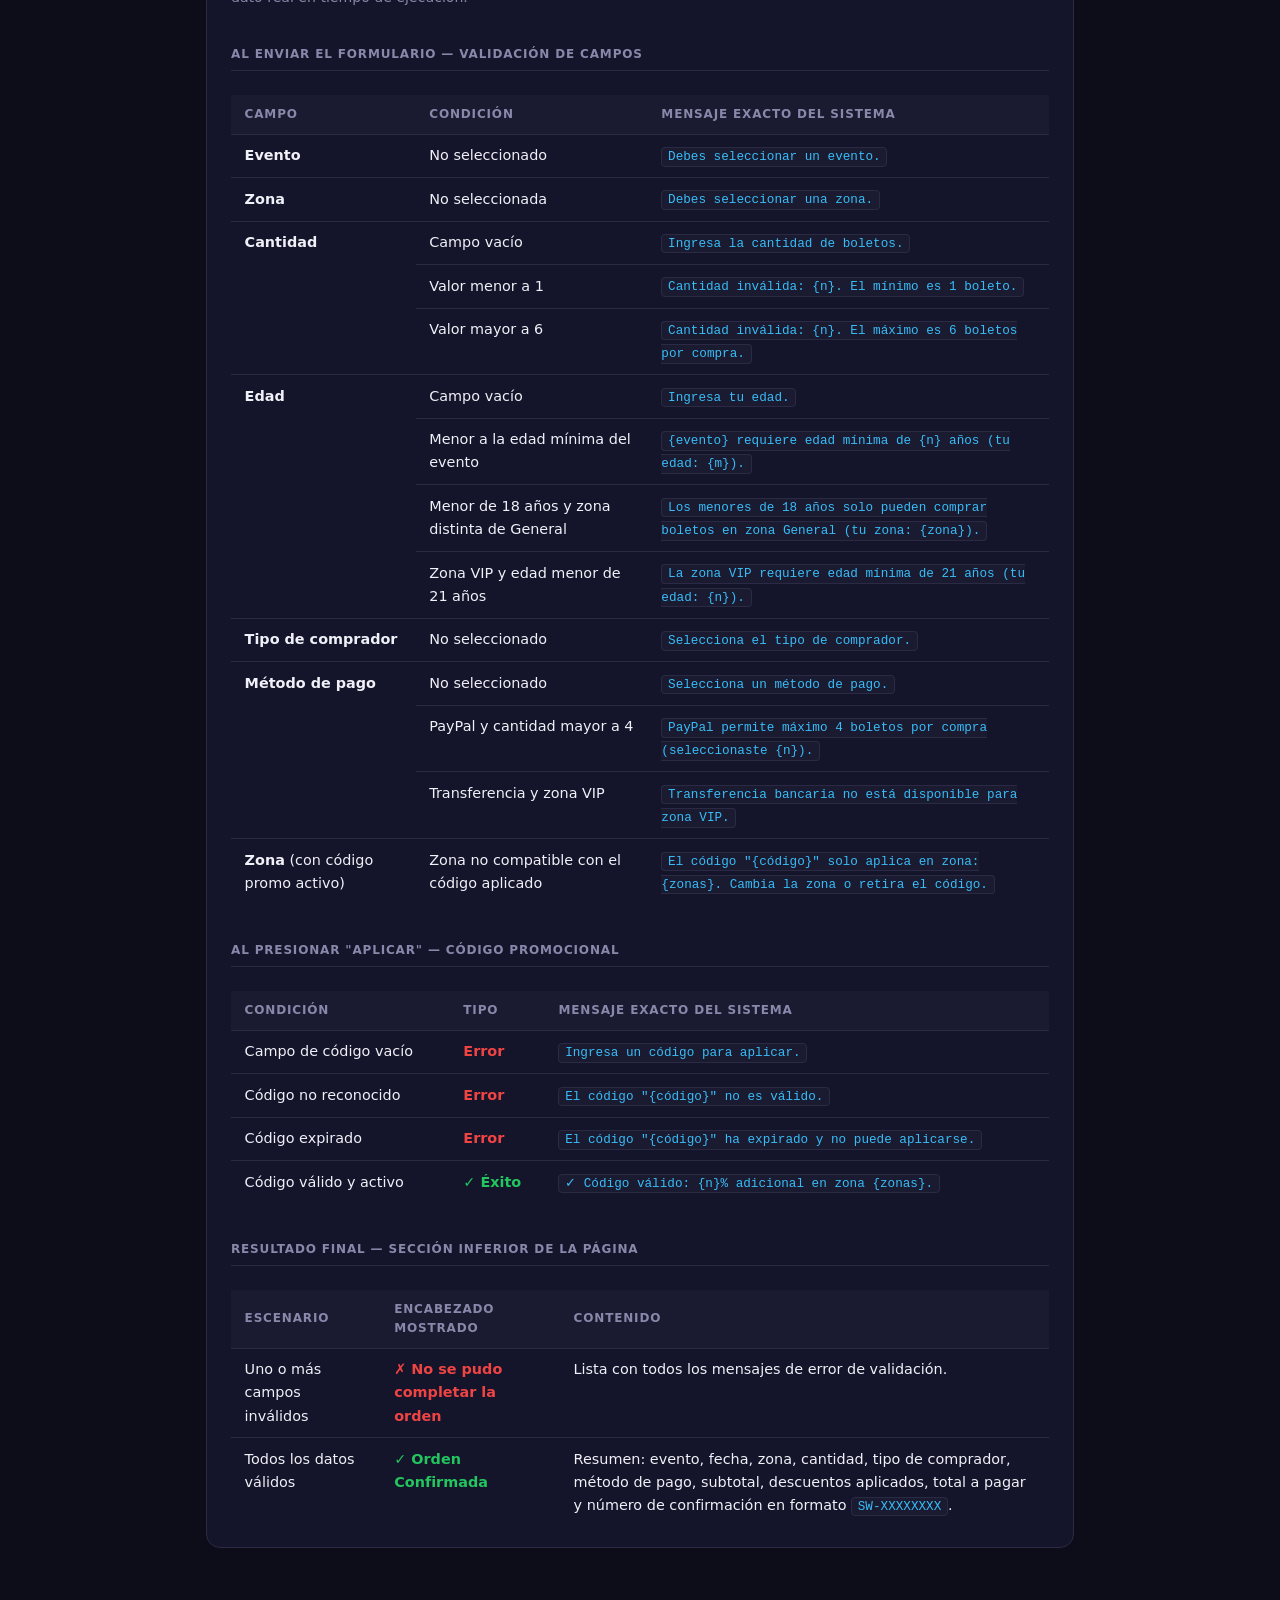
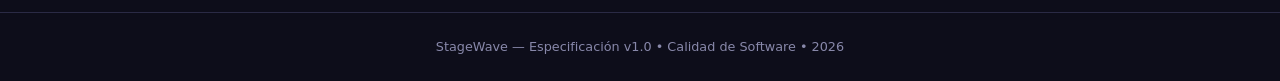
==== commit 83de8a47: "Agrega mockup de interfaz y tabla de mensajes del sistema" ====
--- a/spec.html
+++ b/spec.html
@@ -159,6 +159,93 @@
     /* ---- Discount tag ---- */
     .disc { color: var(--success); font-weight: 600; }
 
+    /* ---- Mockup ---- */
+    .mockup {
+      background: var(--bg-card);
+      border: 1px solid var(--border);
+      border-radius: 10px;
+      overflow: hidden;
+      max-width: 580px;
+      margin: 0 auto;
+    }
+    .mwf-app-header {
+      background: #0a0a18;
+      border-bottom: 2px solid var(--primary);
+      padding: 0.6rem 1rem;
+      text-align: center;
+    }
+    .mwf-app-title { color: var(--accent); font-size: 1rem; font-weight: 800; }
+    .mwf-app-sub   { color: var(--text-muted); font-size: 0.72rem; }
+    .mwf-form-section { border-bottom: 1px solid var(--border); padding: 0.65rem 1rem; }
+    .mwf-label {
+      display: flex; align-items: center; gap: 0.4rem;
+      color: var(--text-muted); font-size: 0.72rem;
+      text-transform: uppercase; letter-spacing: 0.07em;
+      font-weight: 600; margin-bottom: 0.45rem;
+    }
+    .mwf-n {
+      display: inline-flex; align-items: center; justify-content: center;
+      width: 16px; height: 16px; background: var(--primary); color: #fff;
+      border-radius: 50%; font-size: 0.65rem; font-weight: 700; flex-shrink: 0;
+    }
+    .mwf-opt-label { font-weight: 400; text-transform: none; letter-spacing: 0; }
+    .mwf-field {
+      background: var(--bg-input); border: 1px solid var(--border);
+      border-radius: 6px; padding: 0.35rem 0.65rem;
+      color: var(--text-muted); font-size: 0.8rem; display: block; width: 100%;
+    }
+    .mwf-chips { display: flex; gap: 0.4rem; flex-wrap: wrap; }
+    .mwf-chip {
+      background: var(--bg-input); border: 1px solid var(--border);
+      border-radius: 6px; padding: 0.3rem 0.6rem;
+      color: var(--text-muted); font-size: 0.78rem;
+    }
+    .mwf-2col { display: grid; grid-template-columns: 1fr 1.5fr; gap: 0.7rem; }
+    .mwf-sublabel { color: var(--text-muted); font-size: 0.75rem; margin-bottom: 0.25rem; }
+    .mwf-promo { display: flex; gap: 0.4rem; }
+    .mwf-promo .mwf-field { flex: 1; }
+    .mwf-apply {
+      background: var(--primary); color: #fff; border-radius: 6px;
+      padding: 0.35rem 0.8rem; font-size: 0.78rem; white-space: nowrap;
+    }
+    .mwf-err-hint { color: #ef4444; font-size: 0.72rem; font-style: italic; margin-top: 0.3rem; }
+    .mwf-ok-hint  { color: var(--success); font-size: 0.72rem; font-style: italic; }
+    .mwf-actions {
+      display: flex; justify-content: flex-end; gap: 0.5rem;
+      padding: 0.65rem 1rem; background: rgba(0,0,0,0.18);
+    }
+    .mwf-btn {
+      border: 1px solid var(--border); border-radius: 6px;
+      padding: 0.35rem 0.7rem; font-size: 0.78rem; color: var(--text-muted);
+    }
+    .mwf-btn.prim {
+      background: var(--primary); border-color: var(--primary);
+      color: #fff; font-weight: 600;
+    }
+    .mwf-result-zone { padding: 0.65rem 1rem; border-top: 2px dashed var(--border); }
+    .mwf-result-note { color: var(--text-muted); font-size: 0.72rem; text-align: center; margin-bottom: 0.5rem; }
+    .mwf-result-pair { display: flex; gap: 0.5rem; }
+    .mwf-res-ok {
+      flex: 1; border: 1px solid rgba(34,197,94,.4); border-radius: 6px;
+      padding: 0.5rem; color: var(--success); font-size: 0.78rem; font-weight: 600;
+    }
+    .mwf-res-or {
+      display: flex; align-items: center; color: var(--text-muted);
+      font-size: 0.78rem; flex-shrink: 0;
+    }
+    .mwf-res-err {
+      flex: 1; border: 1px solid rgba(239,68,68,.4); border-radius: 6px;
+      padding: 0.5rem; color: #ef4444; font-size: 0.78rem; font-weight: 600;
+    }
+    .mwf-sub { display: block; font-weight: 400; font-size: 0.7rem; margin-top: 0.2rem; opacity: 0.85; }
+
+    /* ---- Mensajes sub-headers ---- */
+    .msg-sub {
+      color: var(--text-muted); font-size: 0.75rem; text-transform: uppercase;
+      letter-spacing: 0.07em; font-weight: 600; margin-top: 1.25rem;
+      margin-bottom: 0.5rem; padding-bottom: 0.4rem; border-bottom: 1px solid var(--border);
+    }
+
     /* ---- General description ---- */
     .desc-box {
       background: var(--bg-section);
@@ -208,6 +295,103 @@
     </p>
   </div>
 
+  <!-- Mockup -->
+  <div class="card">
+    <div class="card-header">
+      <span class="card-title">Interfaz de la Aplicación (Mockup)</span>
+    </div>
+    <div class="card-body">
+      <p style="font-size:0.88rem;color:var(--text-muted);">
+        El formulario tiene 6 secciones. Cada campo muestra su mensaje de error directamente debajo cuando la validación falla.
+        El resultado aparece al final de la página al enviar el formulario.
+      </p>
+      <div class="mockup">
+        <div class="mwf-app-header">
+          <div class="mwf-app-title">StageWave</div>
+          <div class="mwf-app-sub">Tu plataforma de boletos para conciertos</div>
+        </div>
+
+        <div class="mwf-form-section">
+          <div class="mwf-label"><span class="mwf-n">1</span> Evento</div>
+          <div class="mwf-field">&#9660;&nbsp; -- Selecciona un evento --</div>
+          <div class="mwf-err-hint">&#9650; mensaje de error del campo</div>
+        </div>
+
+        <div class="mwf-form-section">
+          <div class="mwf-label"><span class="mwf-n">2</span> Zona</div>
+          <div class="mwf-chips">
+            <span class="mwf-chip">General &middot; $800</span>
+            <span class="mwf-chip">Preferente &middot; $1,500</span>
+            <span class="mwf-chip">VIP &middot; $2,500</span>
+          </div>
+          <div class="mwf-err-hint">&#9650; mensaje de error del campo</div>
+        </div>
+
+        <div class="mwf-form-section">
+          <div class="mwf-label"><span class="mwf-n">3</span> Cantidad de Boletos</div>
+          <div class="mwf-field" style="max-width:140px;">[ número ]</div>
+          <div class="mwf-err-hint">&#9650; mensaje de error del campo</div>
+        </div>
+
+        <div class="mwf-form-section">
+          <div class="mwf-label"><span class="mwf-n">4</span> Datos del Comprador</div>
+          <div class="mwf-2col">
+            <div>
+              <div class="mwf-sublabel">Edad</div>
+              <div class="mwf-field">[ número ]</div>
+              <div class="mwf-err-hint">&#9650; error</div>
+            </div>
+            <div>
+              <div class="mwf-sublabel">Tipo de comprador</div>
+              <div class="mwf-field">&#9660;&nbsp; -- Selecciona tipo --</div>
+              <div class="mwf-err-hint">&#9650; error</div>
+            </div>
+          </div>
+        </div>
+
+        <div class="mwf-form-section">
+          <div class="mwf-label"><span class="mwf-n">5</span> Método de Pago</div>
+          <div class="mwf-chips">
+            <span class="mwf-chip">Tarjeta Crédito</span>
+            <span class="mwf-chip">Tarjeta Débito</span>
+            <span class="mwf-chip">PayPal</span>
+            <span class="mwf-chip">Transferencia</span>
+          </div>
+          <div class="mwf-err-hint">&#9650; mensaje de error del campo</div>
+        </div>
+
+        <div class="mwf-form-section">
+          <div class="mwf-label"><span class="mwf-n">6</span> Código Promocional <span class="mwf-opt-label">(opcional)</span></div>
+          <div class="mwf-promo">
+            <div class="mwf-field">[ texto ]</div>
+            <div class="mwf-apply">Aplicar</div>
+          </div>
+          <div class="mwf-err-hint">&#9650; error &nbsp;&nbsp; <span class="mwf-ok-hint">&#10003; código válido</span></div>
+        </div>
+
+        <div class="mwf-actions">
+          <div class="mwf-btn">Limpiar</div>
+          <div class="mwf-btn prim">Calcular y Confirmar</div>
+        </div>
+
+        <div class="mwf-result-zone">
+          <div class="mwf-result-note">&#8595; Resultado (aparece al presionar "Calcular y Confirmar")</div>
+          <div class="mwf-result-pair">
+            <div class="mwf-res-ok">
+              &#10003; Orden Confirmada
+              <span class="mwf-sub">Resumen de la compra + número de confirmación SW-XXXXXXXX</span>
+            </div>
+            <div class="mwf-res-or">&nbsp;ó&nbsp;</div>
+            <div class="mwf-res-err">
+              &#10007; No se pudo completar la orden
+              <span class="mwf-sub">Lista de mensajes de error encontrados</span>
+            </div>
+          </div>
+        </div>
+      </div>
+    </div>
+  </div>
+
   <!-- 1. Evento -->
   <div class="card">
     <div class="card-header">
@@ -420,6 +604,143 @@
     </div>
   </div>
 
+  <!-- 10. Mensajes del sistema -->
+  <div class="card">
+    <div class="card-header">
+      <span class="card-number">10</span>
+      <span class="card-title">Mensajes del Sistema</span>
+    </div>
+    <div class="card-body">
+      <p style="font-size:0.88rem;color:var(--text-muted);">
+        Referencia de todos los mensajes que el sistema debe mostrar.
+        Los valores entre <code>{llaves}</code> se reemplazan por el dato real en tiempo de ejecución.
+      </p>
+
+      <div class="msg-sub">Al enviar el formulario — validación de campos</div>
+      <table>
+        <thead>
+          <tr><th>Campo</th><th>Condición</th><th>Mensaje exacto del sistema</th></tr>
+        </thead>
+        <tbody>
+          <tr>
+            <td><strong>Evento</strong></td>
+            <td>No seleccionado</td>
+            <td><code>Debes seleccionar un evento.</code></td>
+          </tr>
+          <tr>
+            <td><strong>Zona</strong></td>
+            <td>No seleccionada</td>
+            <td><code>Debes seleccionar una zona.</code></td>
+          </tr>
+          <tr>
+            <td rowspan="3"><strong>Cantidad</strong></td>
+            <td>Campo vacío</td>
+            <td><code>Ingresa la cantidad de boletos.</code></td>
+          </tr>
+          <tr>
+            <td>Valor menor a 1</td>
+            <td><code>Cantidad inválida: {n}. El mínimo es 1 boleto.</code></td>
+          </tr>
+          <tr>
+            <td>Valor mayor a 6</td>
+            <td><code>Cantidad inválida: {n}. El máximo es 6 boletos por compra.</code></td>
+          </tr>
+          <tr>
+            <td rowspan="4"><strong>Edad</strong></td>
+            <td>Campo vacío</td>
+            <td><code>Ingresa tu edad.</code></td>
+          </tr>
+          <tr>
+            <td>Menor a la edad mínima del evento</td>
+            <td><code>{evento} requiere edad mínima de {n} años (tu edad: {m}).</code></td>
+          </tr>
+          <tr>
+            <td>Menor de 18 años y zona distinta de General</td>
+            <td><code>Los menores de 18 años solo pueden comprar boletos en zona General (tu zona: {zona}).</code></td>
+          </tr>
+          <tr>
+            <td>Zona VIP y edad menor de 21 años</td>
+            <td><code>La zona VIP requiere edad mínima de 21 años (tu edad: {n}).</code></td>
+          </tr>
+          <tr>
+            <td><strong>Tipo de comprador</strong></td>
+            <td>No seleccionado</td>
+            <td><code>Selecciona el tipo de comprador.</code></td>
+          </tr>
+          <tr>
+            <td rowspan="3"><strong>Método de pago</strong></td>
+            <td>No seleccionado</td>
+            <td><code>Selecciona un método de pago.</code></td>
+          </tr>
+          <tr>
+            <td>PayPal y cantidad mayor a 4</td>
+            <td><code>PayPal permite máximo 4 boletos por compra (seleccionaste {n}).</code></td>
+          </tr>
+          <tr>
+            <td>Transferencia y zona VIP</td>
+            <td><code>Transferencia bancaria no está disponible para zona VIP.</code></td>
+          </tr>
+          <tr>
+            <td><strong>Zona</strong> (con código promo activo)</td>
+            <td>Zona no compatible con el código aplicado</td>
+            <td><code>El código "{código}" solo aplica en zona: {zonas}. Cambia la zona o retira el código.</code></td>
+          </tr>
+        </tbody>
+      </table>
+
+      <div class="msg-sub">Al presionar "Aplicar" — código promocional</div>
+      <table>
+        <thead>
+          <tr><th>Condición</th><th>Tipo</th><th>Mensaje exacto del sistema</th></tr>
+        </thead>
+        <tbody>
+          <tr>
+            <td>Campo de código vacío</td>
+            <td style="color:#ef4444;font-weight:600;">Error</td>
+            <td><code>Ingresa un código para aplicar.</code></td>
+          </tr>
+          <tr>
+            <td>Código no reconocido</td>
+            <td style="color:#ef4444;font-weight:600;">Error</td>
+            <td><code>El código "{código}" no es válido.</code></td>
+          </tr>
+          <tr>
+            <td>Código expirado</td>
+            <td style="color:#ef4444;font-weight:600;">Error</td>
+            <td><code>El código "{código}" ha expirado y no puede aplicarse.</code></td>
+          </tr>
+          <tr>
+            <td>Código válido y activo</td>
+            <td style="color:var(--success);font-weight:600;">&#10003; Éxito</td>
+            <td><code>&#10003; Código válido: {n}% adicional en zona {zonas}.</code></td>
+          </tr>
+        </tbody>
+      </table>
+
+      <div class="msg-sub">Resultado final — sección inferior de la página</div>
+      <table>
+        <thead>
+          <tr><th>Escenario</th><th>Encabezado mostrado</th><th>Contenido</th></tr>
+        </thead>
+        <tbody>
+          <tr>
+            <td>Uno o más campos inválidos</td>
+            <td style="color:#ef4444;font-weight:600;">&#10007; No se pudo completar la orden</td>
+            <td>Lista con todos los mensajes de error de validación.</td>
+          </tr>
+          <tr>
+            <td>Todos los datos válidos</td>
+            <td style="color:var(--success);font-weight:600;">&#10003; Orden Confirmada</td>
+            <td>
+              Resumen: evento, fecha, zona, cantidad, tipo de comprador, método de pago,
+              subtotal, descuentos aplicados, total a pagar y número de confirmación en formato <code>SW-XXXXXXXX</code>.
+            </td>
+          </tr>
+        </tbody>
+      </table>
+    </div>
+  </div>
+
 </div>
 
 <footer>
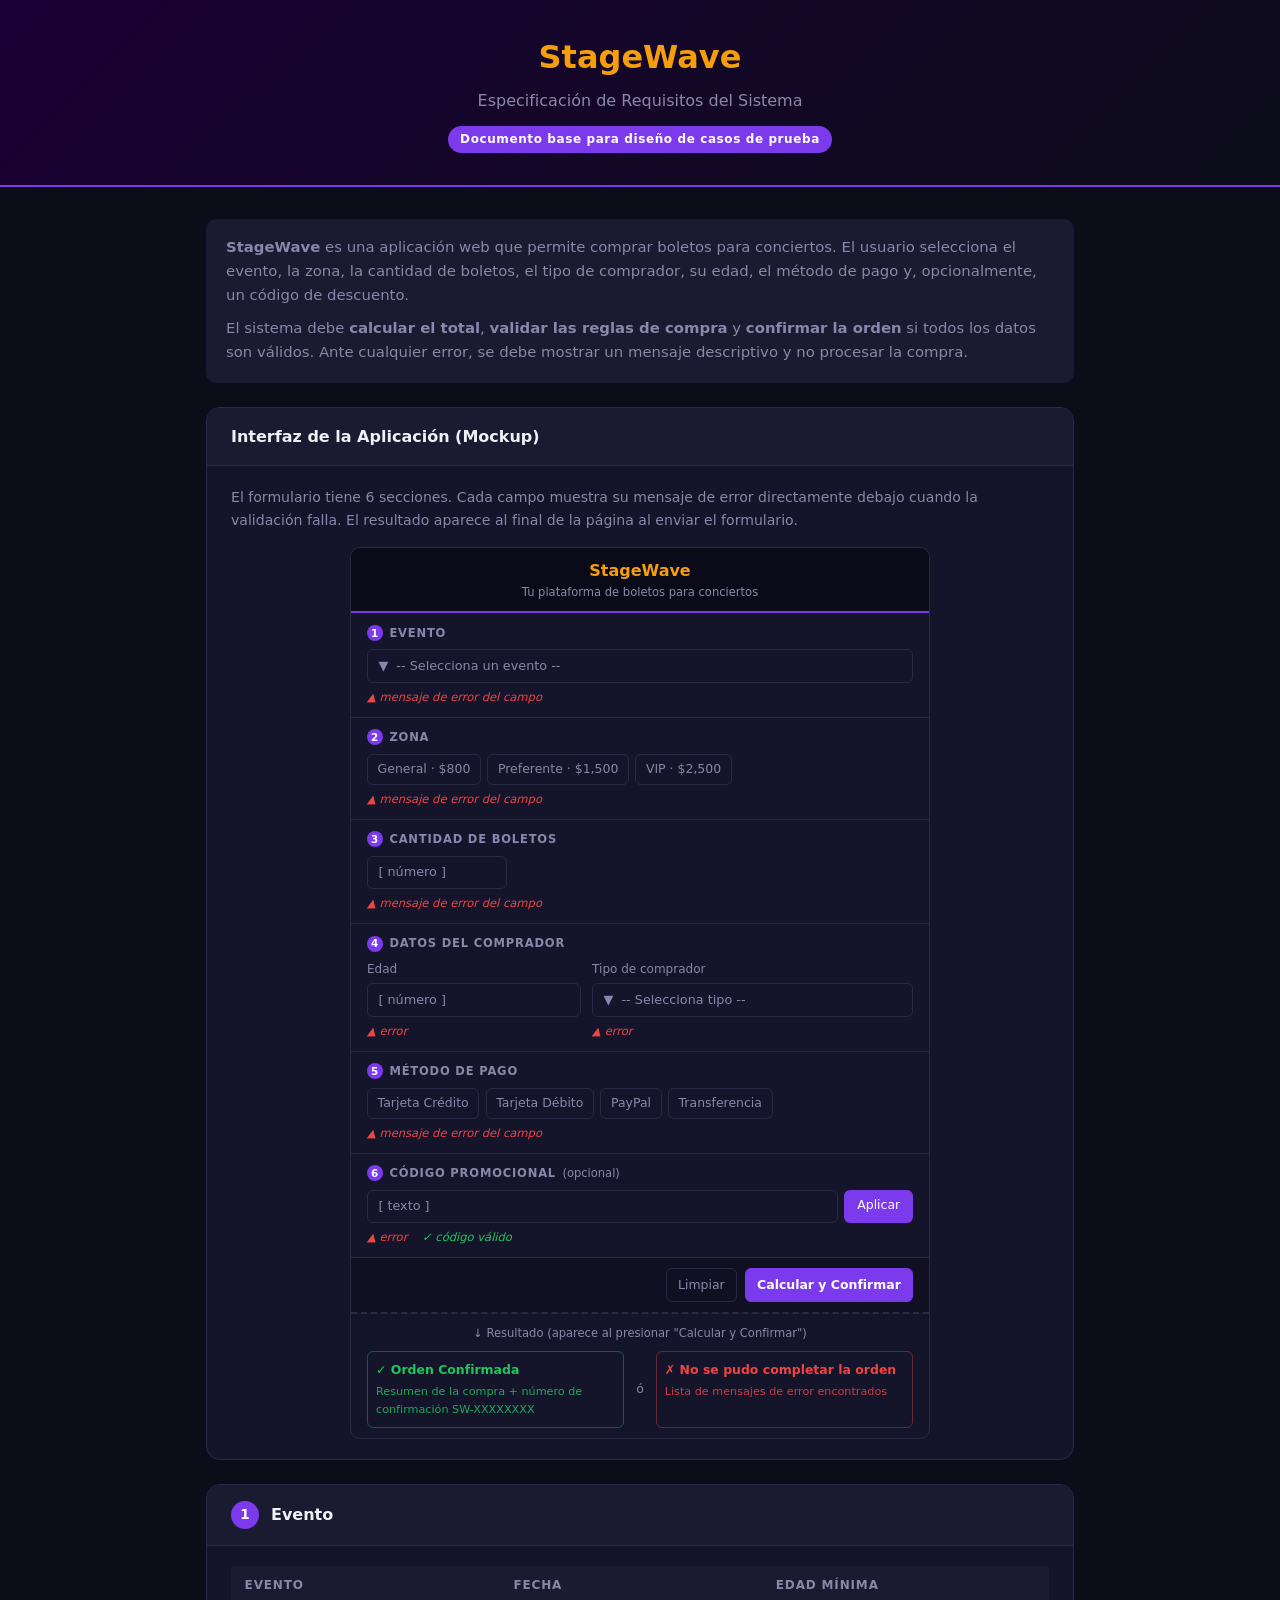
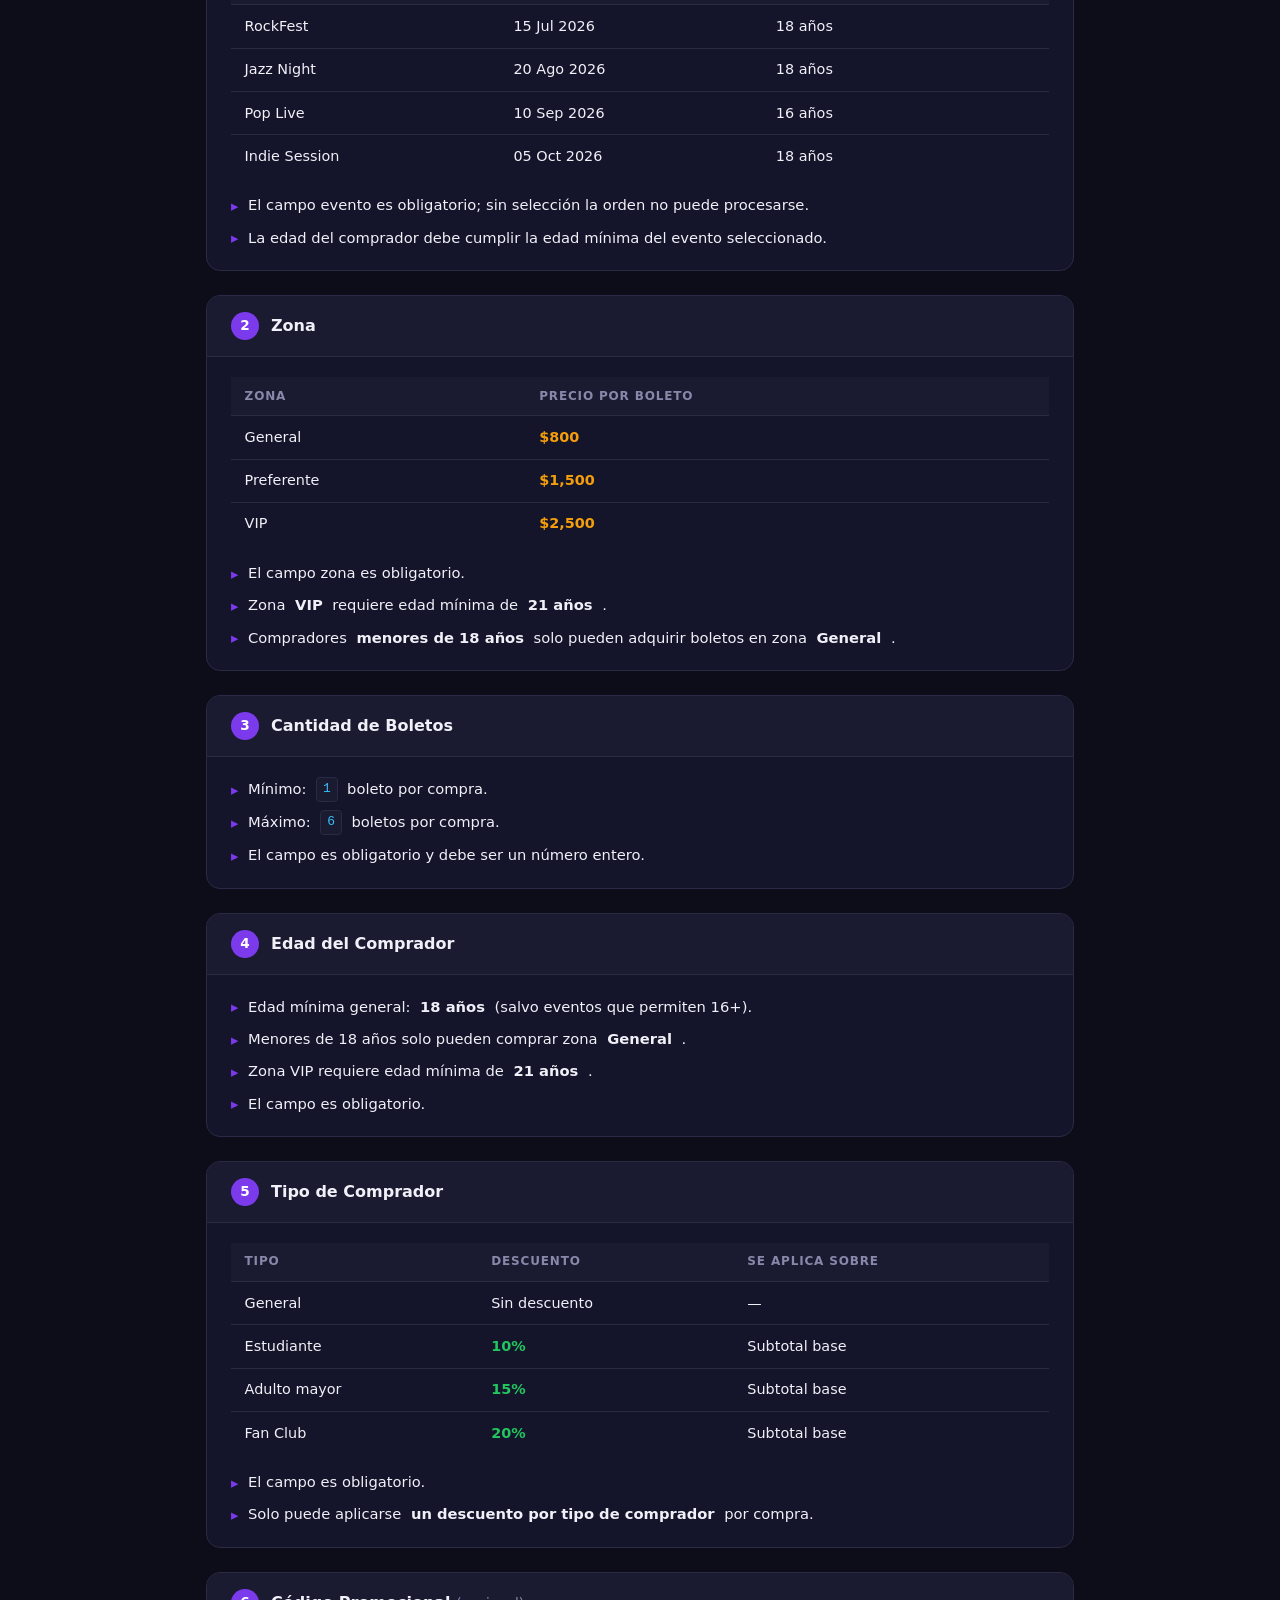
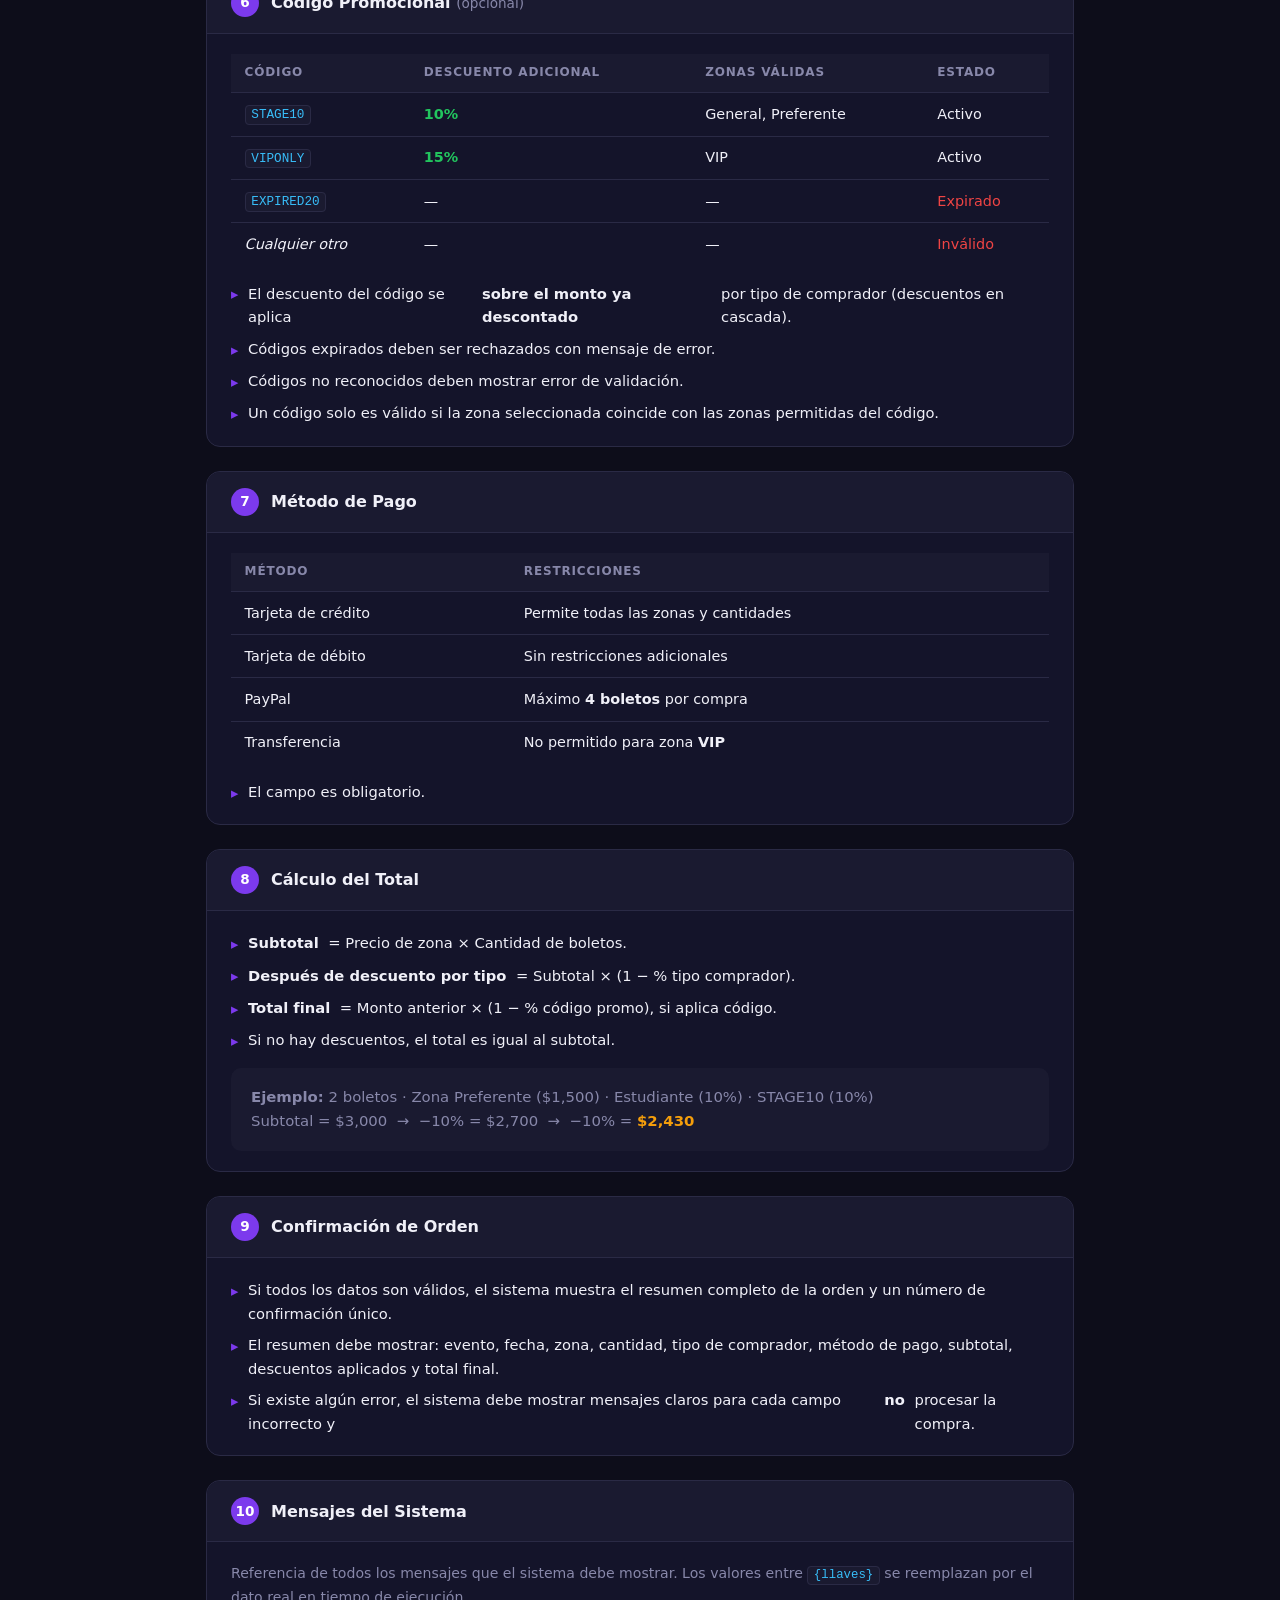
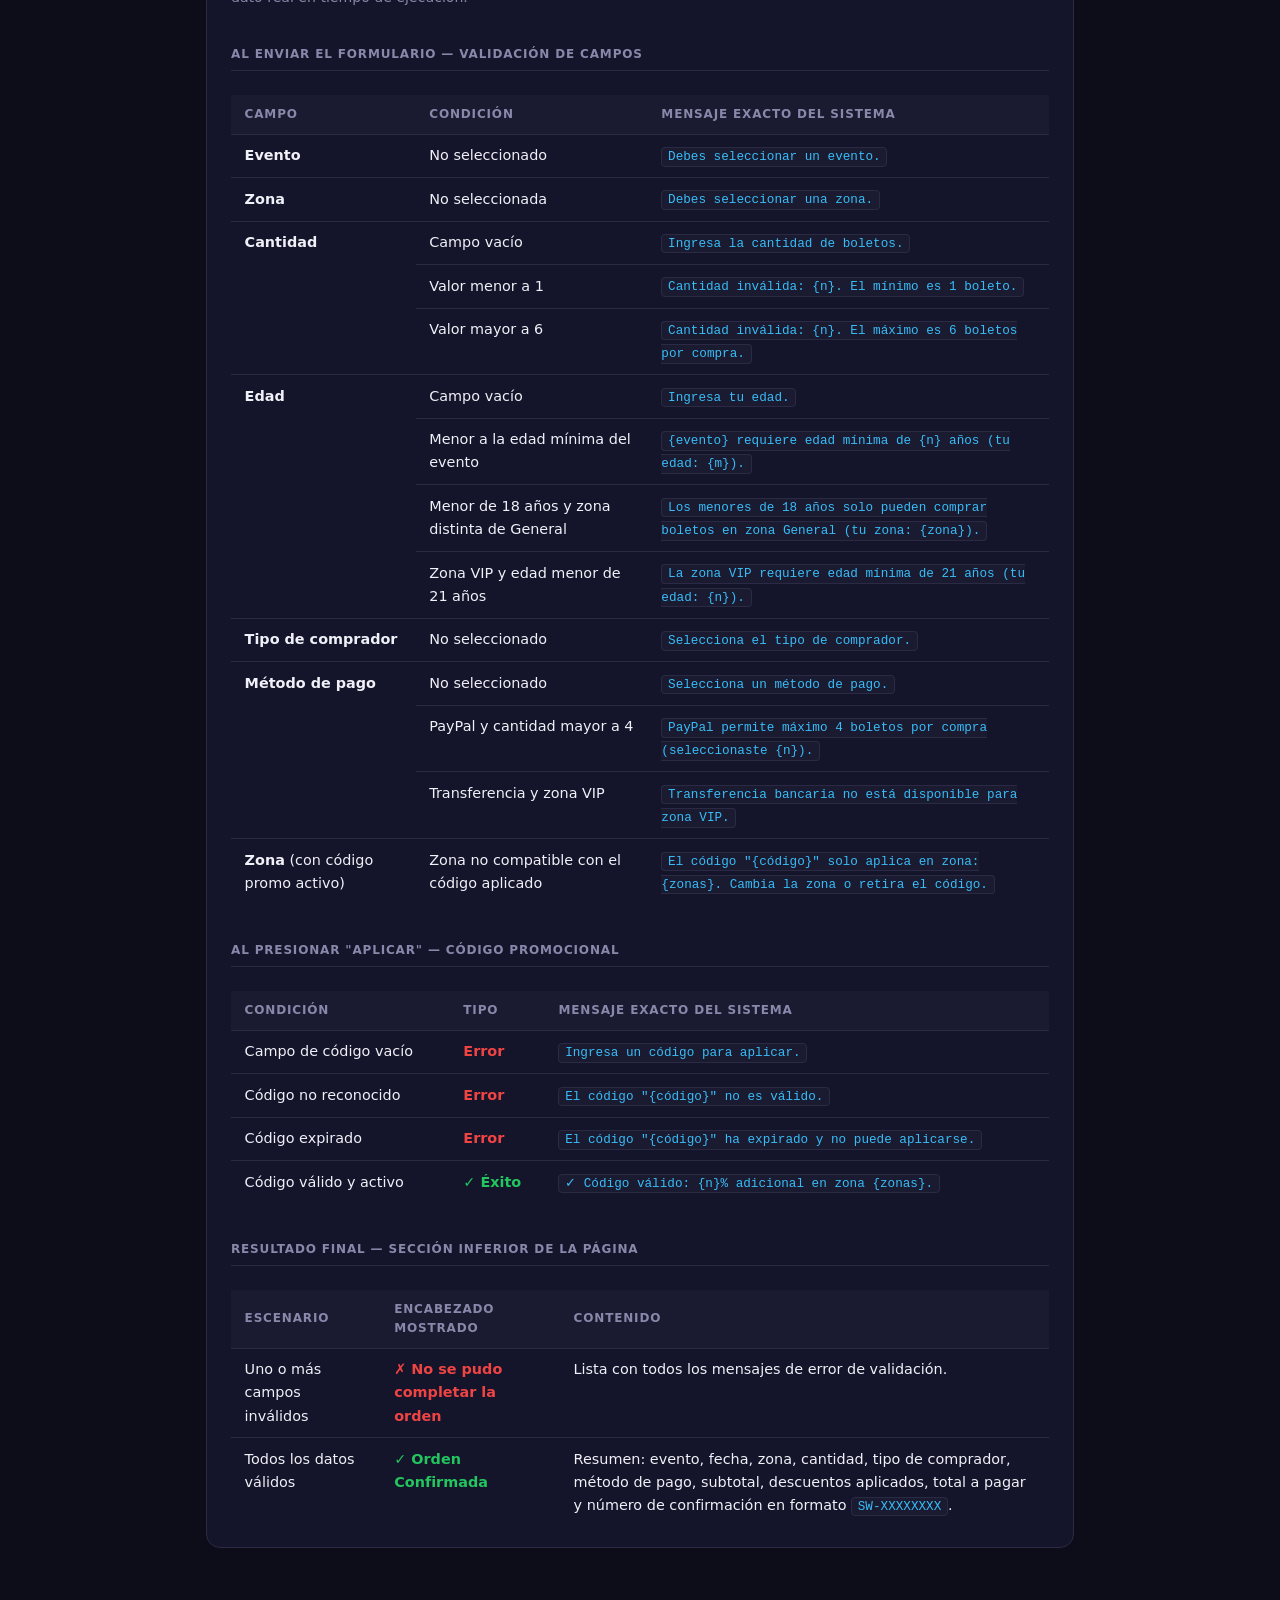
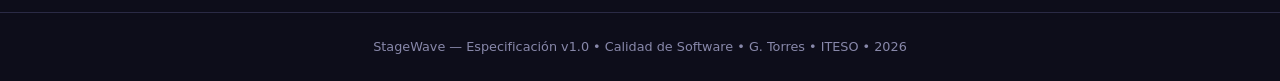
==== commit b22a80b2: "Actualizar footer de spec.html con nombre y escuela" ====
--- a/spec.html
+++ b/spec.html
@@ -744,7 +744,7 @@
 </div>
 
 <footer>
-  StageWave &mdash; Especificación v1.0 &bull; Calidad de Software &bull; 2026
+  StageWave &mdash; Especificación v1.0 &bull; Calidad de Software &bull; G. Torres &bull; ITESO &bull; 2026
 </footer>
 
 </body>
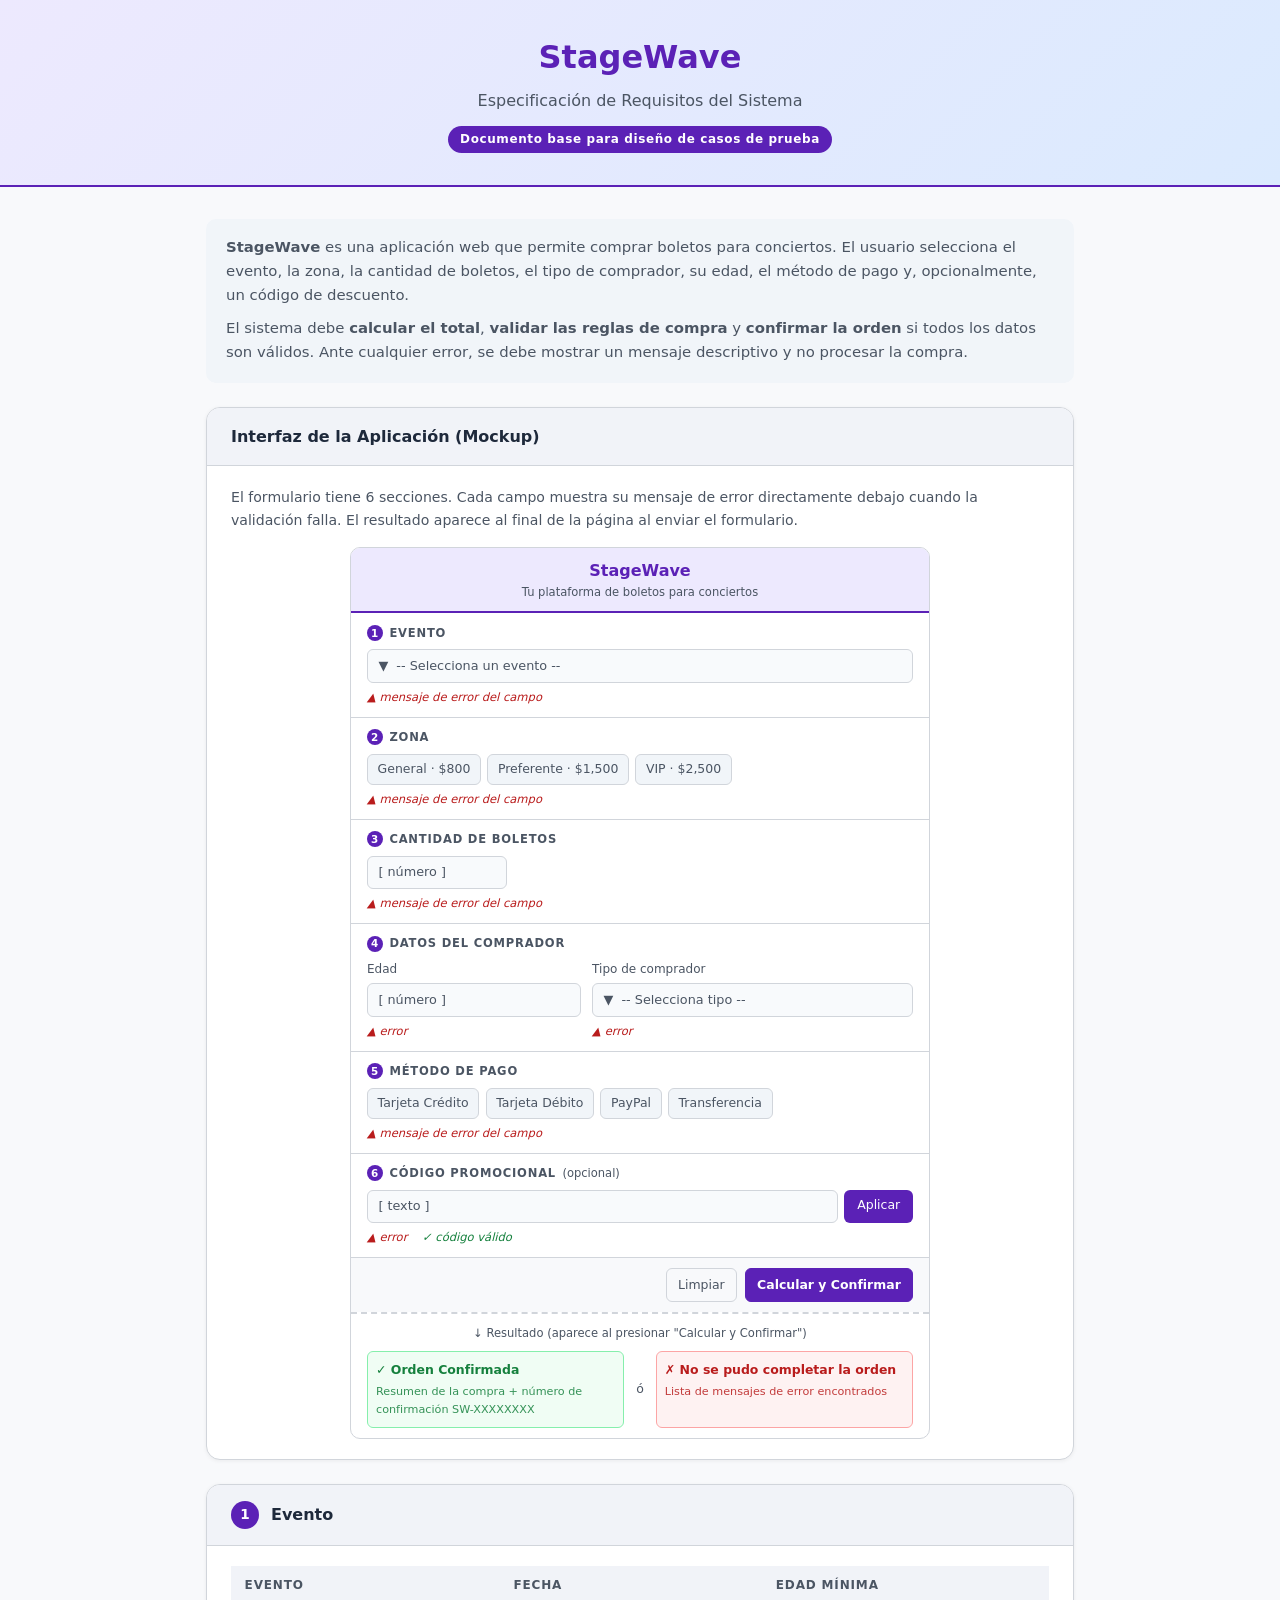
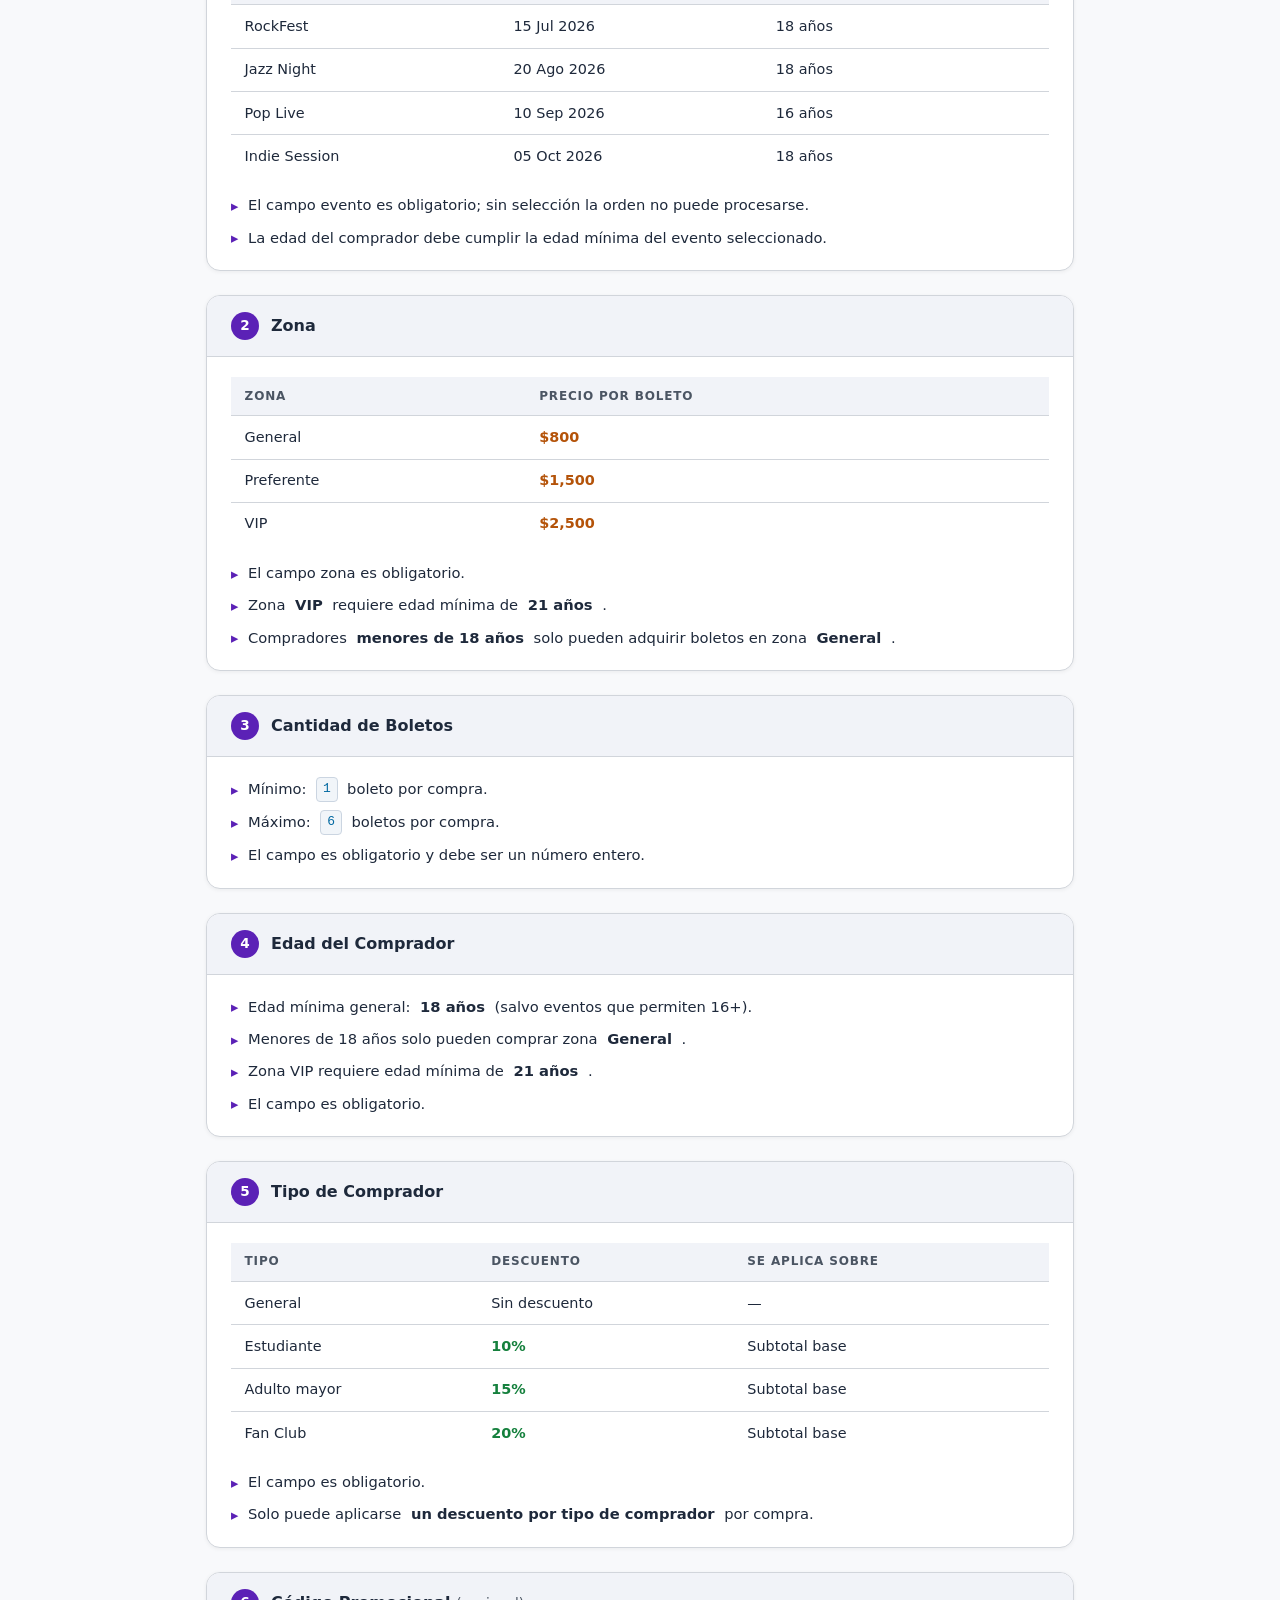
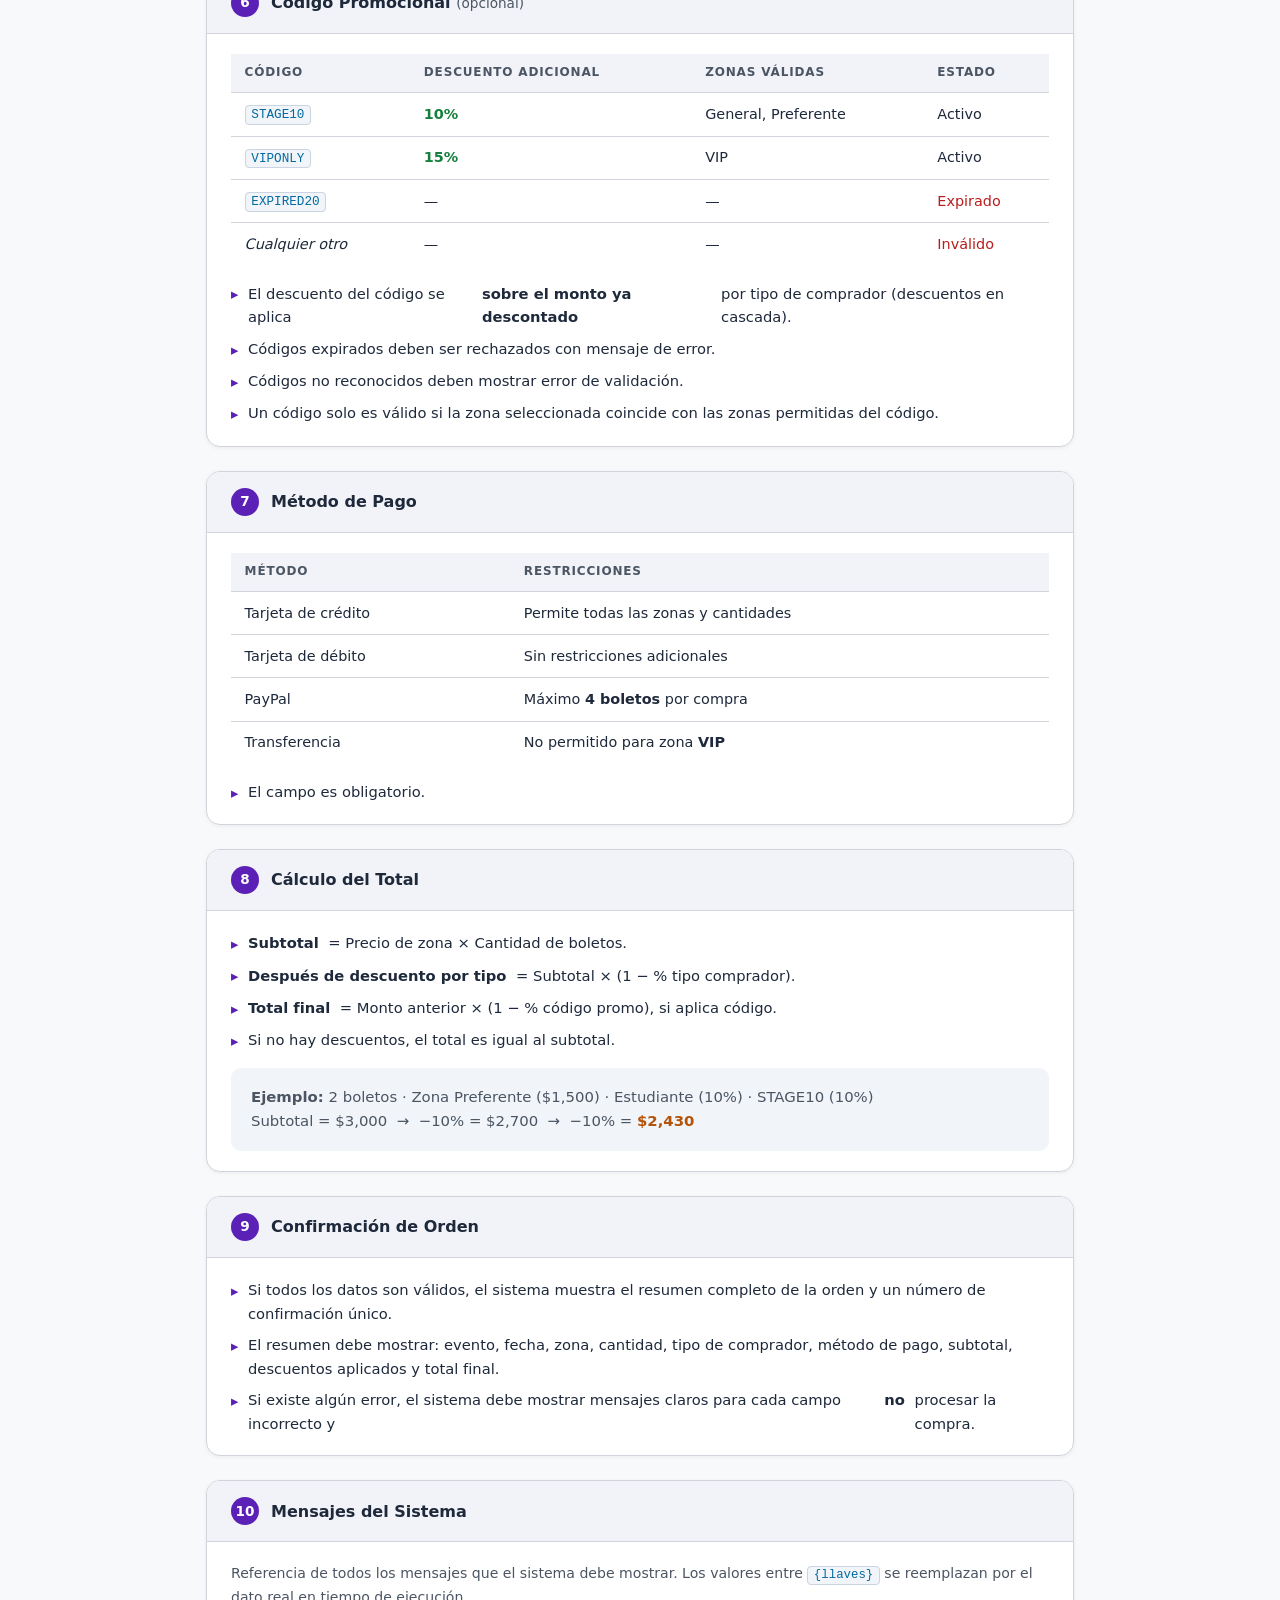
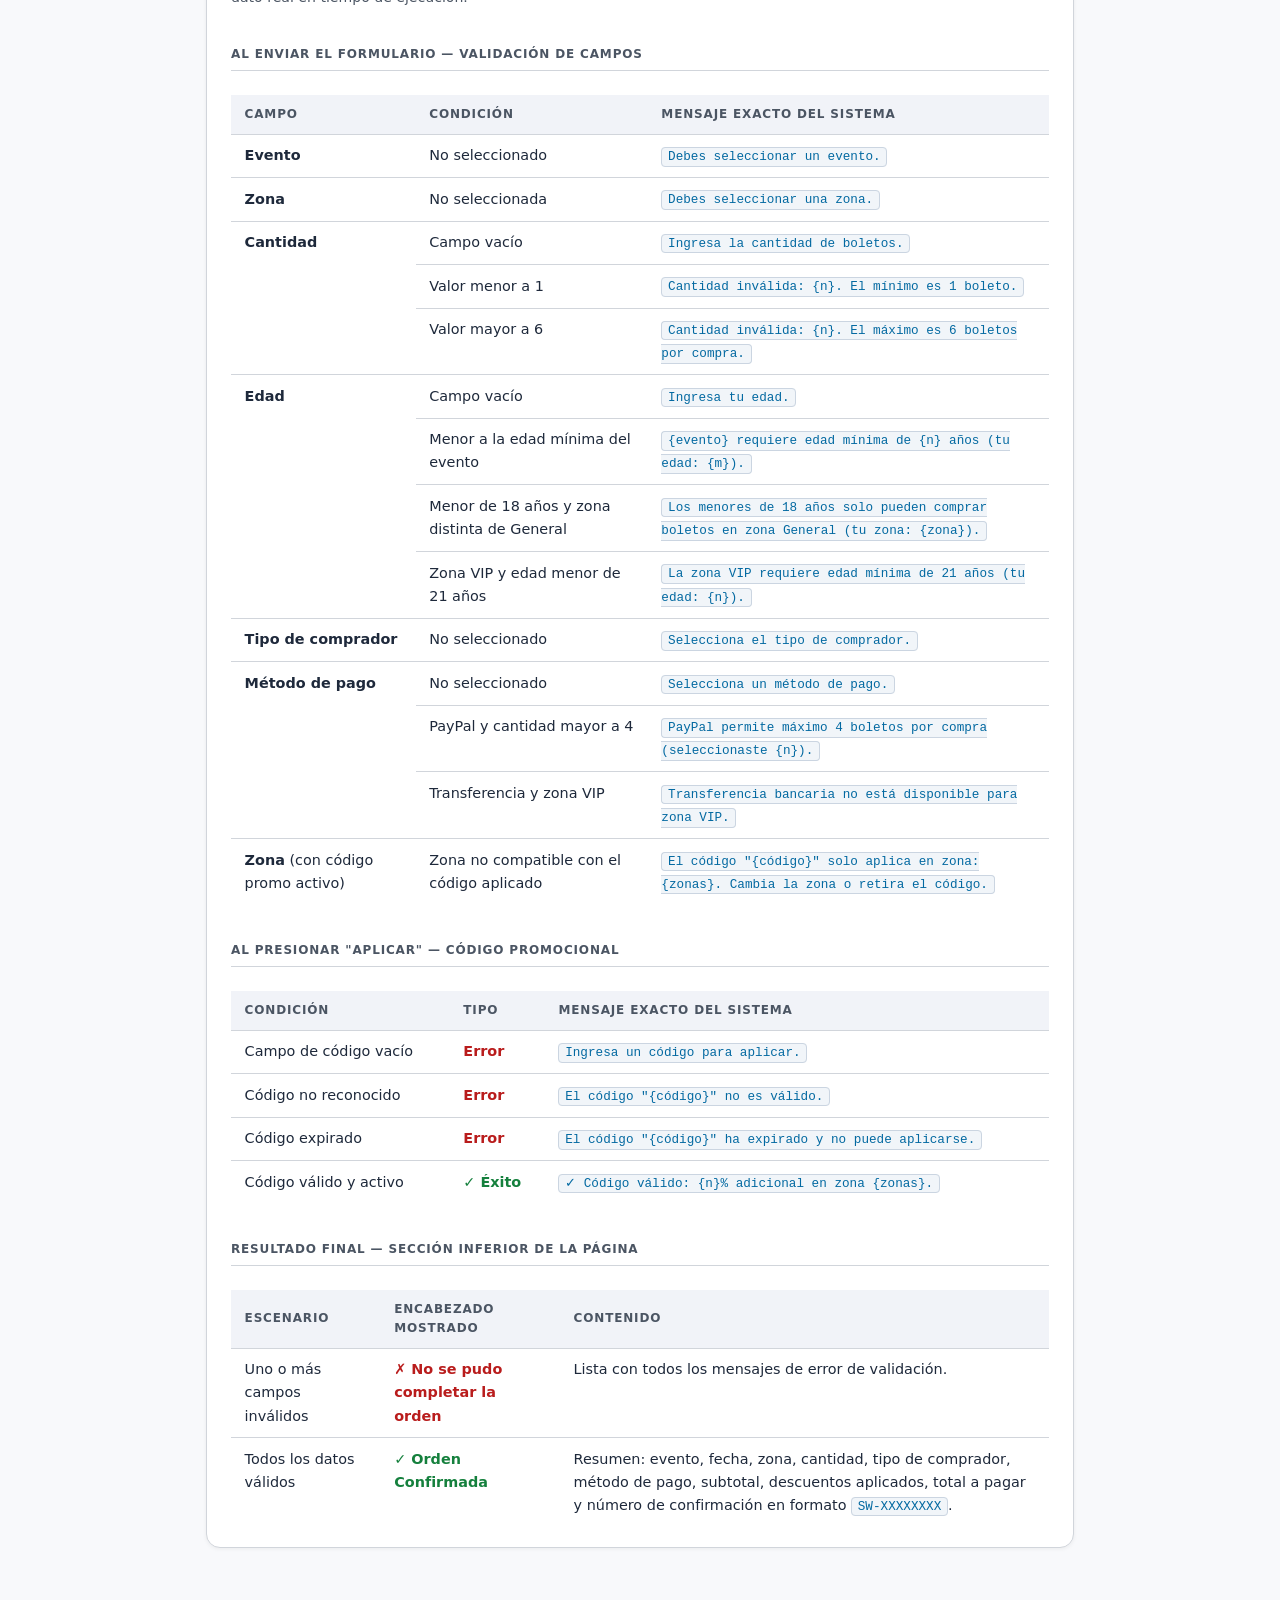
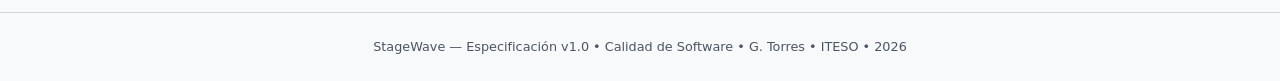
==== commit 4418fe8a: "Mejorar accesibilidad de spec.html: tema claro Reemplaza tema oscuro (fondo negro/azul) por tema cla" ====
--- a/spec.html
+++ b/spec.html
@@ -6,17 +6,17 @@
   <title>StageWave — Especificación de Requisitos</title>
   <style>
     :root {
-      --primary:      #7c3aed;
-      --accent:       #f59e0b;
-      --bg:           #0d0d1a;
-      --bg-card:      #14142a;
-      --bg-section:   #1a1a30;
-      --border:       #2a2a45;
-      --text:         #f0f0f8;
-      --text-muted:   #8888aa;
-      --success:      #22c55e;
-      --info:         #38bdf8;
-      --warn:         #fb923c;
+      --primary:      #5b21b6;
+      --accent:       #b45309;
+      --bg:           #f8f9fb;
+      --bg-card:      #ffffff;
+      --bg-section:   #f1f3f8;
+      --border:       #d1d5db;
+      --text:         #1e293b;
+      --text-muted:   #4b5563;
+      --success:      #15803d;
+      --info:         #0369a1;
+      --warn:         #c2410c;
     }
 
     *, *::before, *::after { box-sizing: border-box; margin: 0; padding: 0; }
@@ -30,12 +30,12 @@
 
     /* ---- Header ---- */
     header {
-      background: linear-gradient(135deg, #1a0035, var(--bg));
+      background: linear-gradient(135deg, #ede9fe, #dbeafe);
       border-bottom: 2px solid var(--primary);
       padding: 2rem 1rem;
       text-align: center;
     }
-    header h1 { font-size: 2rem; color: var(--accent); margin-bottom: 0.3rem; }
+    header h1 { font-size: 2rem; color: var(--primary); margin-bottom: 0.3rem; }
     header p  { color: var(--text-muted); font-size: 1rem; }
     .badge {
       display: inline-block;
@@ -64,6 +64,7 @@
       border: 1px solid var(--border);
       border-radius: 14px;
       overflow: hidden;
+      box-shadow: 0 1px 4px rgba(0,0,0,0.06);
     }
 
     .card-header {
@@ -122,11 +123,11 @@
       vertical-align: top;
     }
     tr:last-child td { border-bottom: none; }
-    tr:hover td { background: rgba(124,58,237,0.05); }
+    tr:hover td { background: #f5f3ff; }
 
     code {
-      background: var(--bg-section);
-      border: 1px solid var(--border);
+      background: #f1f5f9;
+      border: 1px solid #cbd5e1;
       border-radius: 4px;
       padding: 0.1em 0.45em;
       font-family: 'Courier New', monospace;
@@ -161,7 +162,7 @@
 
     /* ---- Mockup ---- */
     .mockup {
-      background: var(--bg-card);
+      background: #ffffff;
       border: 1px solid var(--border);
       border-radius: 10px;
       overflow: hidden;
@@ -169,12 +170,12 @@
       margin: 0 auto;
     }
     .mwf-app-header {
-      background: #0a0a18;
+      background: #ede9fe;
       border-bottom: 2px solid var(--primary);
       padding: 0.6rem 1rem;
       text-align: center;
     }
-    .mwf-app-title { color: var(--accent); font-size: 1rem; font-weight: 800; }
+    .mwf-app-title { color: var(--primary); font-size: 1rem; font-weight: 800; }
     .mwf-app-sub   { color: var(--text-muted); font-size: 0.72rem; }
     .mwf-form-section { border-bottom: 1px solid var(--border); padding: 0.65rem 1rem; }
     .mwf-label {
@@ -190,13 +191,13 @@
     }
     .mwf-opt-label { font-weight: 400; text-transform: none; letter-spacing: 0; }
     .mwf-field {
-      background: var(--bg-input); border: 1px solid var(--border);
+      background: #f8fafc; border: 1px solid var(--border);
       border-radius: 6px; padding: 0.35rem 0.65rem;
       color: var(--text-muted); font-size: 0.8rem; display: block; width: 100%;
     }
     .mwf-chips { display: flex; gap: 0.4rem; flex-wrap: wrap; }
     .mwf-chip {
-      background: var(--bg-input); border: 1px solid var(--border);
+      background: #f1f5f9; border: 1px solid var(--border);
       border-radius: 6px; padding: 0.3rem 0.6rem;
       color: var(--text-muted); font-size: 0.78rem;
     }
@@ -208,11 +209,11 @@
       background: var(--primary); color: #fff; border-radius: 6px;
       padding: 0.35rem 0.8rem; font-size: 0.78rem; white-space: nowrap;
     }
-    .mwf-err-hint { color: #ef4444; font-size: 0.72rem; font-style: italic; margin-top: 0.3rem; }
+    .mwf-err-hint { color: #b91c1c; font-size: 0.72rem; font-style: italic; margin-top: 0.3rem; }
     .mwf-ok-hint  { color: var(--success); font-size: 0.72rem; font-style: italic; }
     .mwf-actions {
       display: flex; justify-content: flex-end; gap: 0.5rem;
-      padding: 0.65rem 1rem; background: rgba(0,0,0,0.18);
+      padding: 0.65rem 1rem; background: #f8f9fb;
     }
     .mwf-btn {
       border: 1px solid var(--border); border-radius: 6px;
@@ -226,16 +227,18 @@
     .mwf-result-note { color: var(--text-muted); font-size: 0.72rem; text-align: center; margin-bottom: 0.5rem; }
     .mwf-result-pair { display: flex; gap: 0.5rem; }
     .mwf-res-ok {
-      flex: 1; border: 1px solid rgba(34,197,94,.4); border-radius: 6px;
+      flex: 1; border: 1px solid #86efac; border-radius: 6px;
       padding: 0.5rem; color: var(--success); font-size: 0.78rem; font-weight: 600;
+      background: #f0fdf4;
     }
     .mwf-res-or {
       display: flex; align-items: center; color: var(--text-muted);
       font-size: 0.78rem; flex-shrink: 0;
     }
     .mwf-res-err {
-      flex: 1; border: 1px solid rgba(239,68,68,.4); border-radius: 6px;
-      padding: 0.5rem; color: #ef4444; font-size: 0.78rem; font-weight: 600;
+      flex: 1; border: 1px solid #fca5a5; border-radius: 6px;
+      padding: 0.5rem; color: #b91c1c; font-size: 0.78rem; font-weight: 600;
+      background: #fef2f2;
     }
     .mwf-sub { display: block; font-weight: 400; font-size: 0.7rem; margin-top: 0.2rem; opacity: 0.85; }
 
@@ -248,7 +251,7 @@
 
     /* ---- General description ---- */
     .desc-box {
-      background: var(--bg-section);
+      background: #f1f5f9;
       border-radius: 10px;
       padding: 1.1rem 1.25rem;
     }
@@ -526,13 +529,13 @@
             <td><code>EXPIRED20</code></td>
             <td>—</td>
             <td>—</td>
-            <td style="color:#ef4444;">Expirado</td>
+            <td style="color:#b91c1c;">Expirado</td>
           </tr>
           <tr>
             <td><em>Cualquier otro</em></td>
             <td>—</td>
             <td>—</td>
-            <td style="color:#ef4444;">Inválido</td>
+            <td style="color:#b91c1c;">Inválido</td>
           </tr>
         </tbody>
       </table>
@@ -696,17 +699,17 @@
         <tbody>
           <tr>
             <td>Campo de código vacío</td>
-            <td style="color:#ef4444;font-weight:600;">Error</td>
+            <td style="color:#b91c1c;font-weight:600;">Error</td>
             <td><code>Ingresa un código para aplicar.</code></td>
           </tr>
           <tr>
             <td>Código no reconocido</td>
-            <td style="color:#ef4444;font-weight:600;">Error</td>
+            <td style="color:#b91c1c;font-weight:600;">Error</td>
             <td><code>El código "{código}" no es válido.</code></td>
           </tr>
           <tr>
             <td>Código expirado</td>
-            <td style="color:#ef4444;font-weight:600;">Error</td>
+            <td style="color:#b91c1c;font-weight:600;">Error</td>
             <td><code>El código "{código}" ha expirado y no puede aplicarse.</code></td>
           </tr>
           <tr>
@@ -725,7 +728,7 @@
         <tbody>
           <tr>
             <td>Uno o más campos inválidos</td>
-            <td style="color:#ef4444;font-weight:600;">&#10007; No se pudo completar la orden</td>
+            <td style="color:#b91c1c;font-weight:600;">&#10007; No se pudo completar la orden</td>
             <td>Lista con todos los mensajes de error de validación.</td>
           </tr>
           <tr>
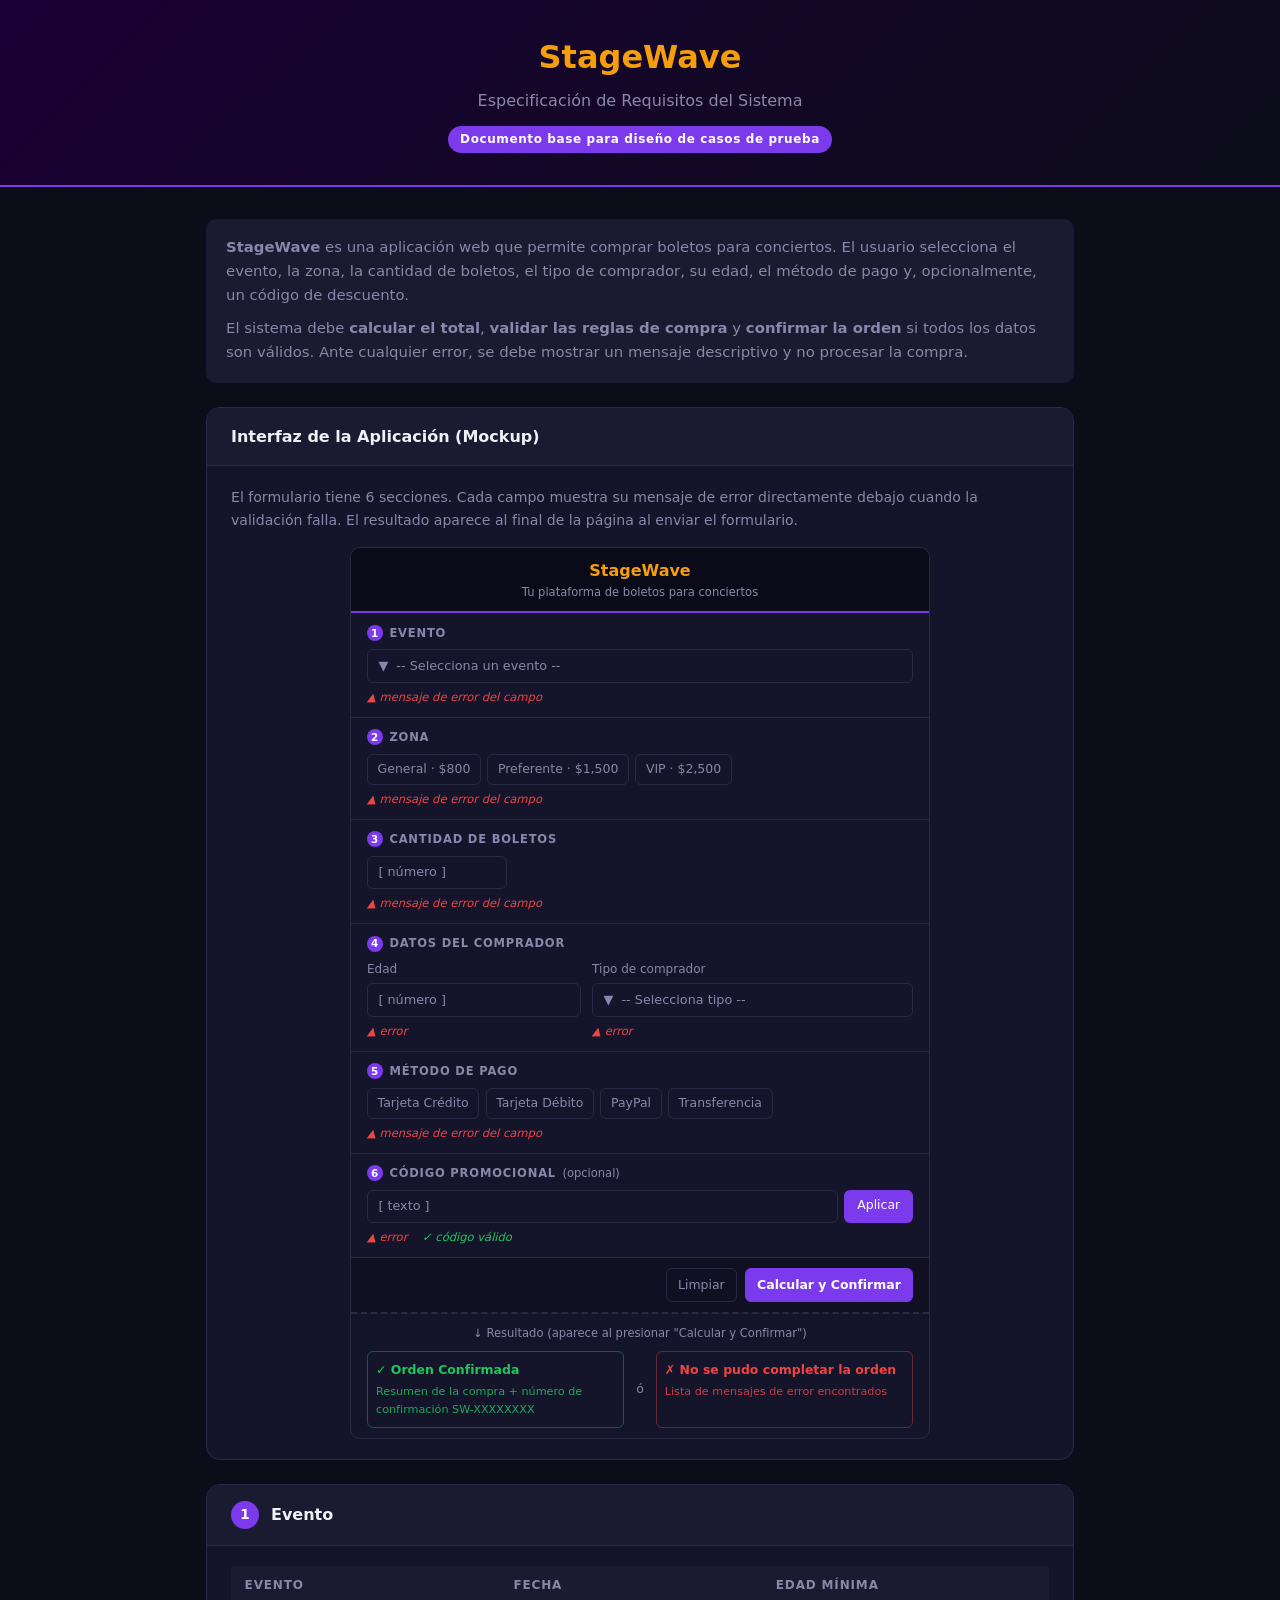
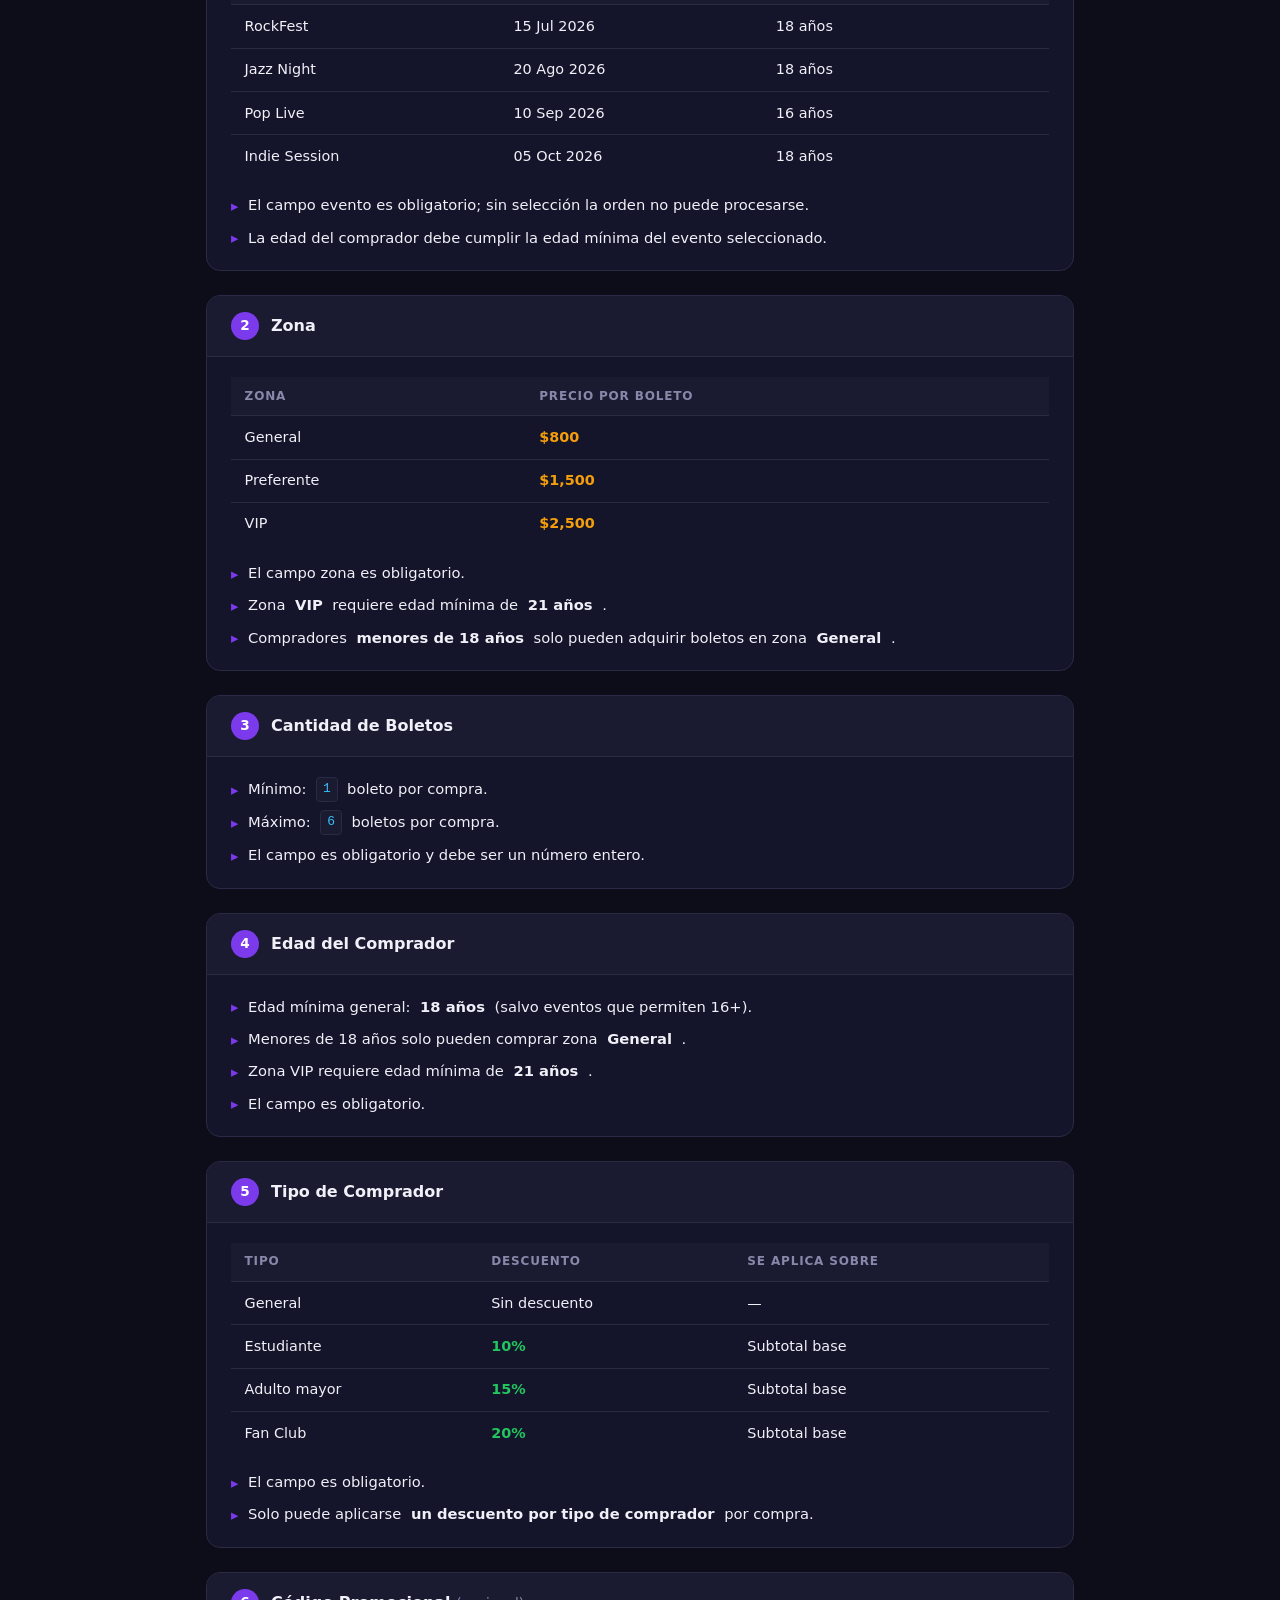
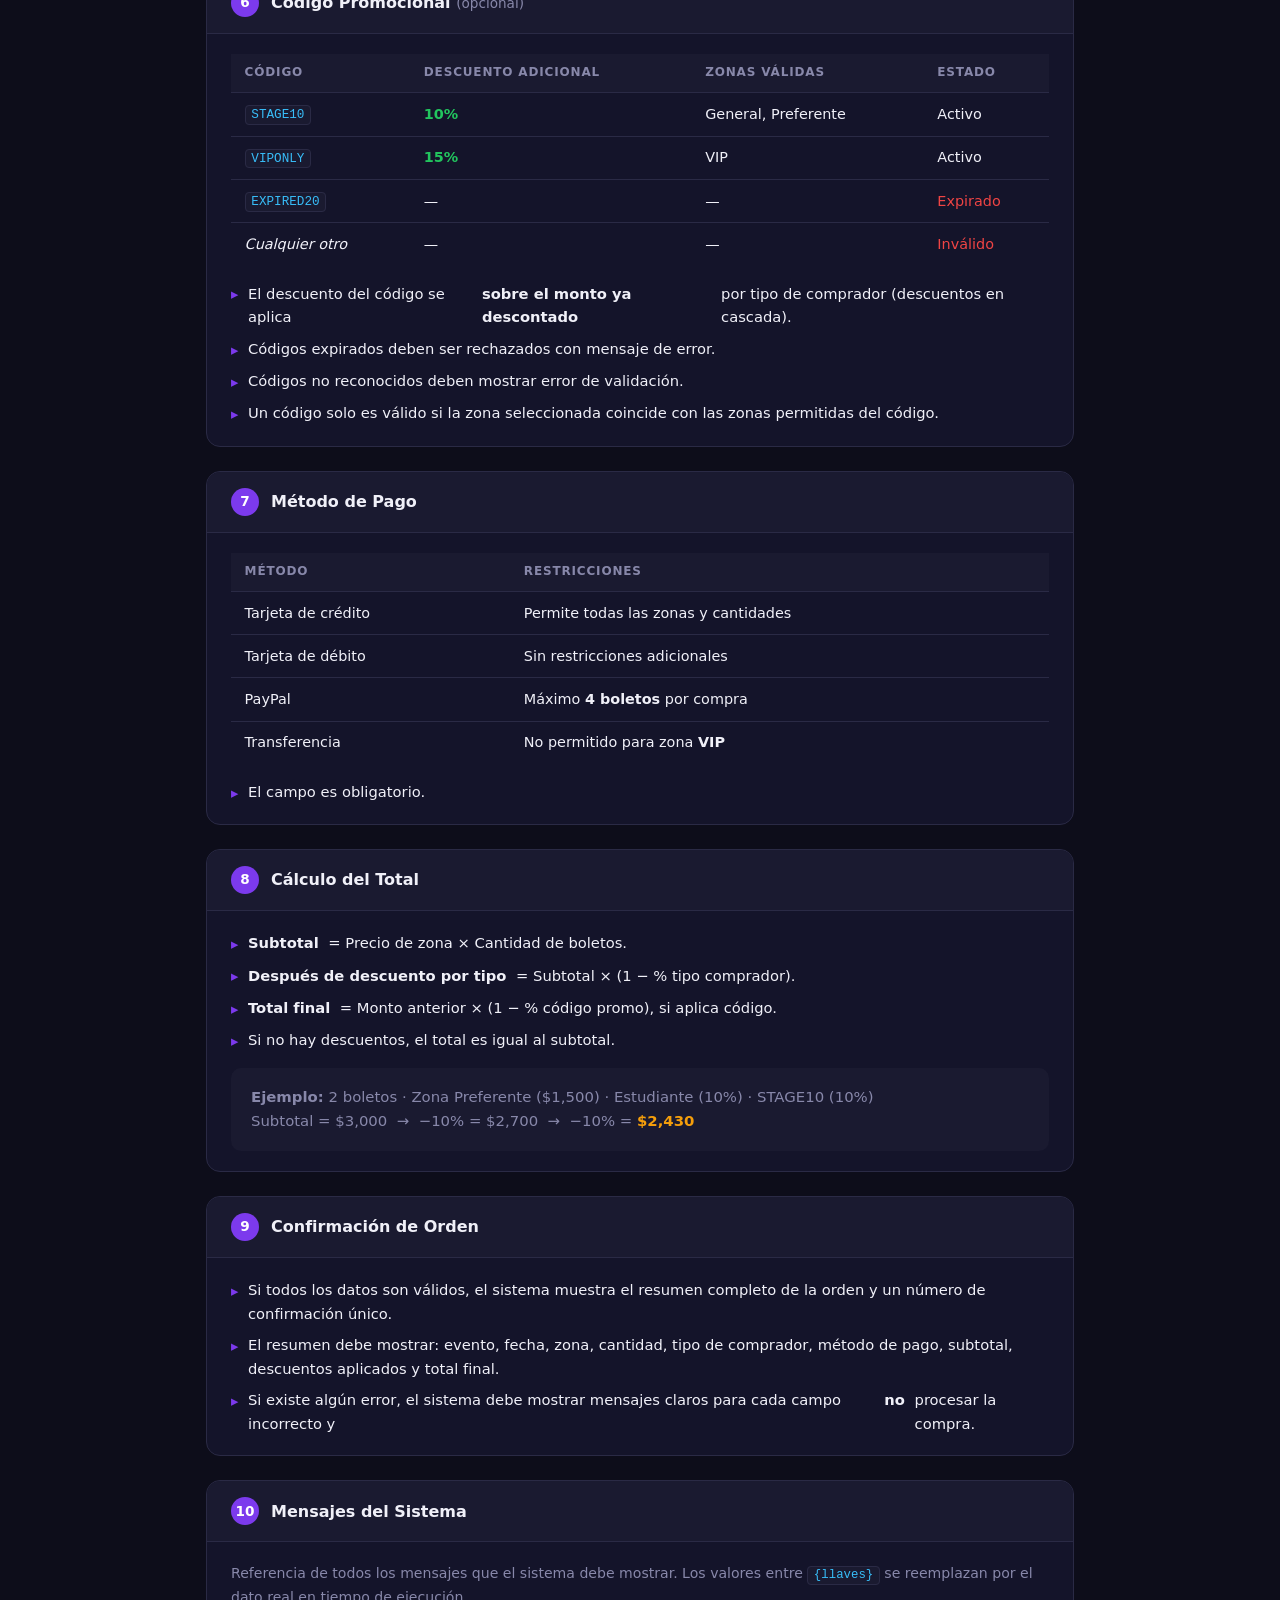
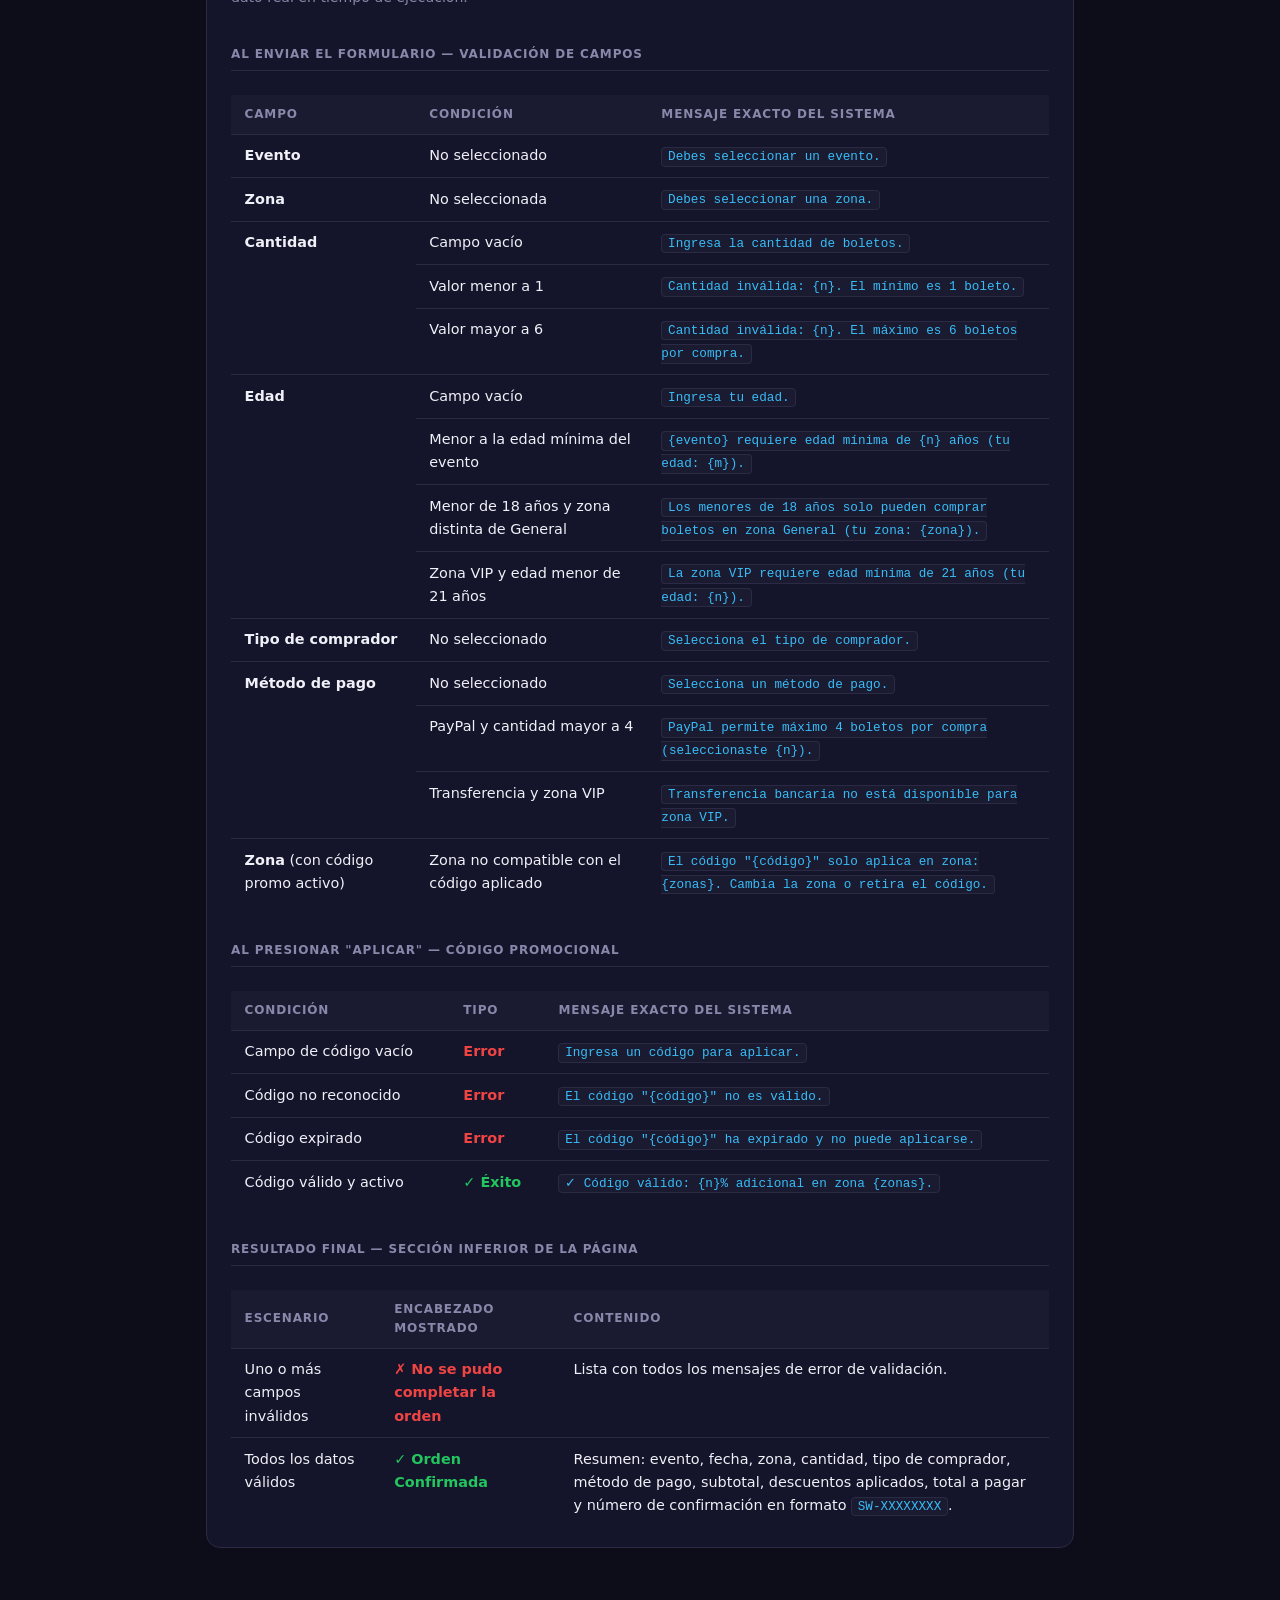
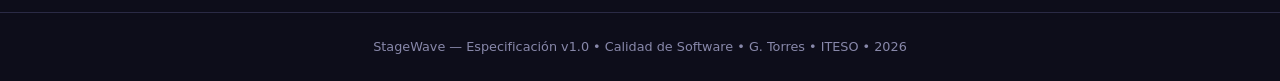
==== commit 06daf262: "Revertir spec.html al tema oscuro original Co-Authored-By: Claude Sonnet 4.6 <noreply@anthropic.com>" ====
--- a/spec.html
+++ b/spec.html
@@ -6,17 +6,17 @@
   <title>StageWave — Especificación de Requisitos</title>
   <style>
     :root {
-      --primary:      #5b21b6;
-      --accent:       #b45309;
-      --bg:           #f8f9fb;
-      --bg-card:      #ffffff;
-      --bg-section:   #f1f3f8;
-      --border:       #d1d5db;
-      --text:         #1e293b;
-      --text-muted:   #4b5563;
-      --success:      #15803d;
-      --info:         #0369a1;
-      --warn:         #c2410c;
+      --primary:      #7c3aed;
+      --accent:       #f59e0b;
+      --bg:           #0d0d1a;
+      --bg-card:      #14142a;
+      --bg-section:   #1a1a30;
+      --border:       #2a2a45;
+      --text:         #f0f0f8;
+      --text-muted:   #8888aa;
+      --success:      #22c55e;
+      --info:         #38bdf8;
+      --warn:         #fb923c;
     }
 
     *, *::before, *::after { box-sizing: border-box; margin: 0; padding: 0; }
@@ -30,12 +30,12 @@
 
     /* ---- Header ---- */
     header {
-      background: linear-gradient(135deg, #ede9fe, #dbeafe);
+      background: linear-gradient(135deg, #1a0035, var(--bg));
       border-bottom: 2px solid var(--primary);
       padding: 2rem 1rem;
       text-align: center;
     }
-    header h1 { font-size: 2rem; color: var(--primary); margin-bottom: 0.3rem; }
+    header h1 { font-size: 2rem; color: var(--accent); margin-bottom: 0.3rem; }
     header p  { color: var(--text-muted); font-size: 1rem; }
     .badge {
       display: inline-block;
@@ -64,7 +64,6 @@
       border: 1px solid var(--border);
       border-radius: 14px;
       overflow: hidden;
-      box-shadow: 0 1px 4px rgba(0,0,0,0.06);
     }
 
     .card-header {
@@ -123,11 +122,11 @@
       vertical-align: top;
     }
     tr:last-child td { border-bottom: none; }
-    tr:hover td { background: #f5f3ff; }
+    tr:hover td { background: rgba(124,58,237,0.05); }
 
     code {
-      background: #f1f5f9;
-      border: 1px solid #cbd5e1;
+      background: var(--bg-section);
+      border: 1px solid var(--border);
       border-radius: 4px;
       padding: 0.1em 0.45em;
       font-family: 'Courier New', monospace;
@@ -162,7 +161,7 @@
 
     /* ---- Mockup ---- */
     .mockup {
-      background: #ffffff;
+      background: var(--bg-card);
       border: 1px solid var(--border);
       border-radius: 10px;
       overflow: hidden;
@@ -170,12 +169,12 @@
       margin: 0 auto;
     }
     .mwf-app-header {
-      background: #ede9fe;
+      background: #0a0a18;
       border-bottom: 2px solid var(--primary);
       padding: 0.6rem 1rem;
       text-align: center;
     }
-    .mwf-app-title { color: var(--primary); font-size: 1rem; font-weight: 800; }
+    .mwf-app-title { color: var(--accent); font-size: 1rem; font-weight: 800; }
     .mwf-app-sub   { color: var(--text-muted); font-size: 0.72rem; }
     .mwf-form-section { border-bottom: 1px solid var(--border); padding: 0.65rem 1rem; }
     .mwf-label {
@@ -191,13 +190,13 @@
     }
     .mwf-opt-label { font-weight: 400; text-transform: none; letter-spacing: 0; }
     .mwf-field {
-      background: #f8fafc; border: 1px solid var(--border);
+      background: var(--bg-input); border: 1px solid var(--border);
       border-radius: 6px; padding: 0.35rem 0.65rem;
       color: var(--text-muted); font-size: 0.8rem; display: block; width: 100%;
     }
     .mwf-chips { display: flex; gap: 0.4rem; flex-wrap: wrap; }
     .mwf-chip {
-      background: #f1f5f9; border: 1px solid var(--border);
+      background: var(--bg-input); border: 1px solid var(--border);
       border-radius: 6px; padding: 0.3rem 0.6rem;
       color: var(--text-muted); font-size: 0.78rem;
     }
@@ -209,11 +208,11 @@
       background: var(--primary); color: #fff; border-radius: 6px;
       padding: 0.35rem 0.8rem; font-size: 0.78rem; white-space: nowrap;
     }
-    .mwf-err-hint { color: #b91c1c; font-size: 0.72rem; font-style: italic; margin-top: 0.3rem; }
+    .mwf-err-hint { color: #ef4444; font-size: 0.72rem; font-style: italic; margin-top: 0.3rem; }
     .mwf-ok-hint  { color: var(--success); font-size: 0.72rem; font-style: italic; }
     .mwf-actions {
       display: flex; justify-content: flex-end; gap: 0.5rem;
-      padding: 0.65rem 1rem; background: #f8f9fb;
+      padding: 0.65rem 1rem; background: rgba(0,0,0,0.18);
     }
     .mwf-btn {
       border: 1px solid var(--border); border-radius: 6px;
@@ -227,18 +226,16 @@
     .mwf-result-note { color: var(--text-muted); font-size: 0.72rem; text-align: center; margin-bottom: 0.5rem; }
     .mwf-result-pair { display: flex; gap: 0.5rem; }
     .mwf-res-ok {
-      flex: 1; border: 1px solid #86efac; border-radius: 6px;
+      flex: 1; border: 1px solid rgba(34,197,94,.4); border-radius: 6px;
       padding: 0.5rem; color: var(--success); font-size: 0.78rem; font-weight: 600;
-      background: #f0fdf4;
     }
     .mwf-res-or {
       display: flex; align-items: center; color: var(--text-muted);
       font-size: 0.78rem; flex-shrink: 0;
     }
     .mwf-res-err {
-      flex: 1; border: 1px solid #fca5a5; border-radius: 6px;
-      padding: 0.5rem; color: #b91c1c; font-size: 0.78rem; font-weight: 600;
-      background: #fef2f2;
+      flex: 1; border: 1px solid rgba(239,68,68,.4); border-radius: 6px;
+      padding: 0.5rem; color: #ef4444; font-size: 0.78rem; font-weight: 600;
     }
     .mwf-sub { display: block; font-weight: 400; font-size: 0.7rem; margin-top: 0.2rem; opacity: 0.85; }
 
@@ -251,7 +248,7 @@
 
     /* ---- General description ---- */
     .desc-box {
-      background: #f1f5f9;
+      background: var(--bg-section);
       border-radius: 10px;
       padding: 1.1rem 1.25rem;
     }
@@ -529,13 +526,13 @@
             <td><code>EXPIRED20</code></td>
             <td>—</td>
             <td>—</td>
-            <td style="color:#b91c1c;">Expirado</td>
+            <td style="color:#ef4444;">Expirado</td>
           </tr>
           <tr>
             <td><em>Cualquier otro</em></td>
             <td>—</td>
             <td>—</td>
-            <td style="color:#b91c1c;">Inválido</td>
+            <td style="color:#ef4444;">Inválido</td>
           </tr>
         </tbody>
       </table>
@@ -699,17 +696,17 @@
         <tbody>
           <tr>
             <td>Campo de código vacío</td>
-            <td style="color:#b91c1c;font-weight:600;">Error</td>
+            <td style="color:#ef4444;font-weight:600;">Error</td>
             <td><code>Ingresa un código para aplicar.</code></td>
           </tr>
           <tr>
             <td>Código no reconocido</td>
-            <td style="color:#b91c1c;font-weight:600;">Error</td>
+            <td style="color:#ef4444;font-weight:600;">Error</td>
             <td><code>El código "{código}" no es válido.</code></td>
           </tr>
           <tr>
             <td>Código expirado</td>
-            <td style="color:#b91c1c;font-weight:600;">Error</td>
+            <td style="color:#ef4444;font-weight:600;">Error</td>
             <td><code>El código "{código}" ha expirado y no puede aplicarse.</code></td>
           </tr>
           <tr>
@@ -728,7 +725,7 @@
         <tbody>
           <tr>
             <td>Uno o más campos inválidos</td>
-            <td style="color:#b91c1c;font-weight:600;">&#10007; No se pudo completar la orden</td>
+            <td style="color:#ef4444;font-weight:600;">&#10007; No se pudo completar la orden</td>
             <td>Lista con todos los mensajes de error de validación.</td>
           </tr>
           <tr>
